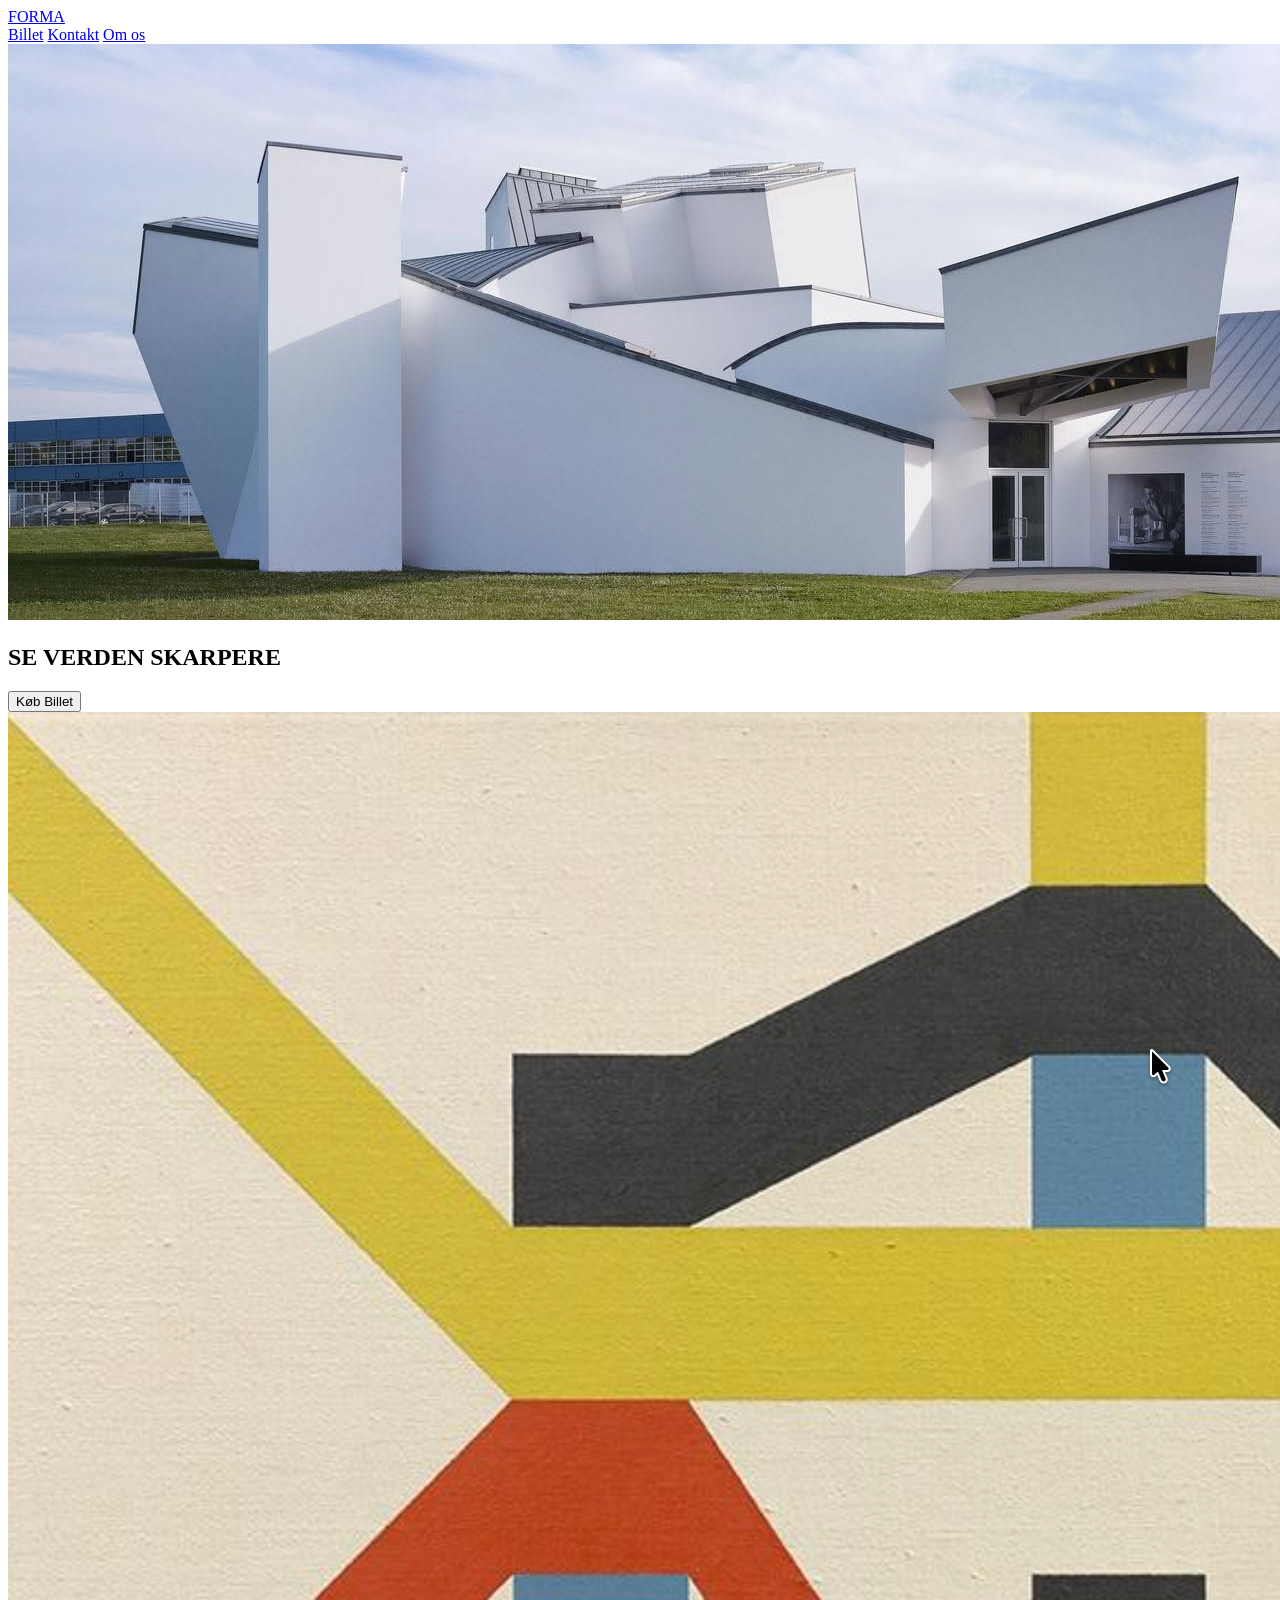
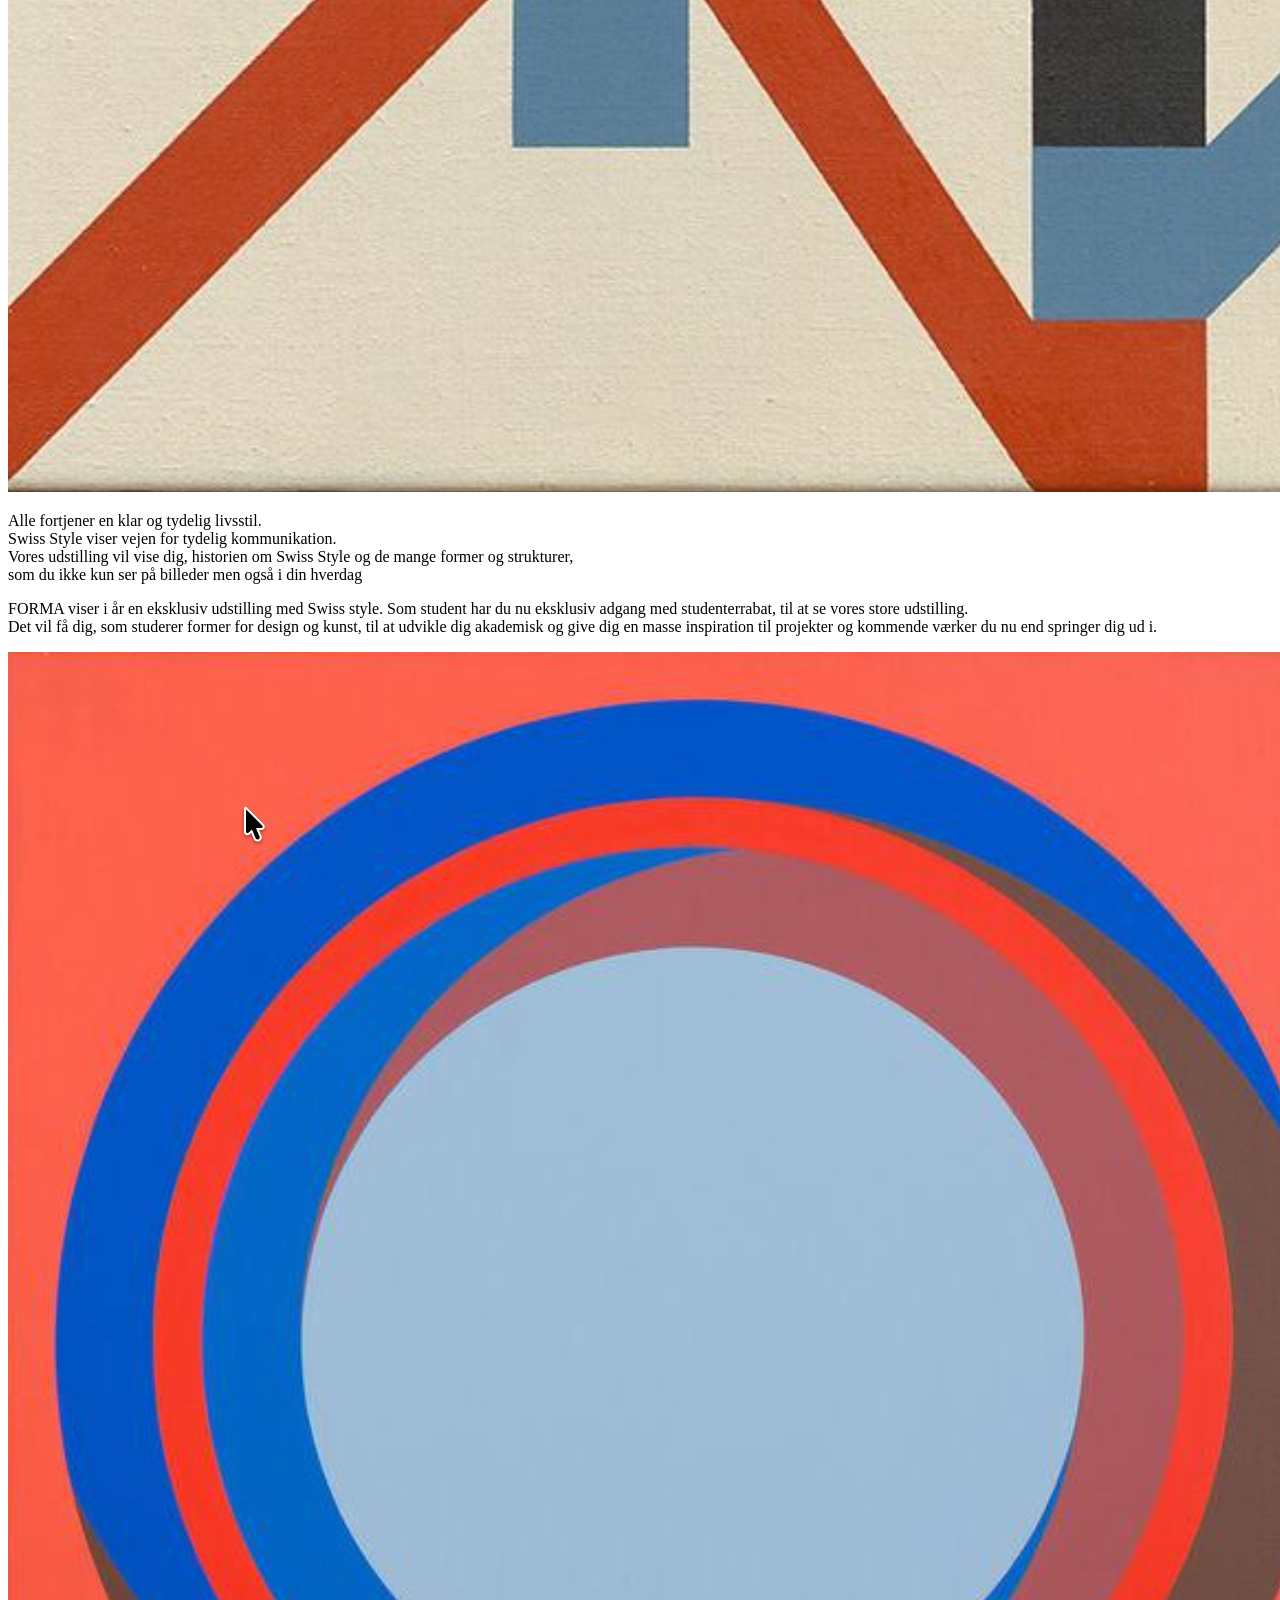
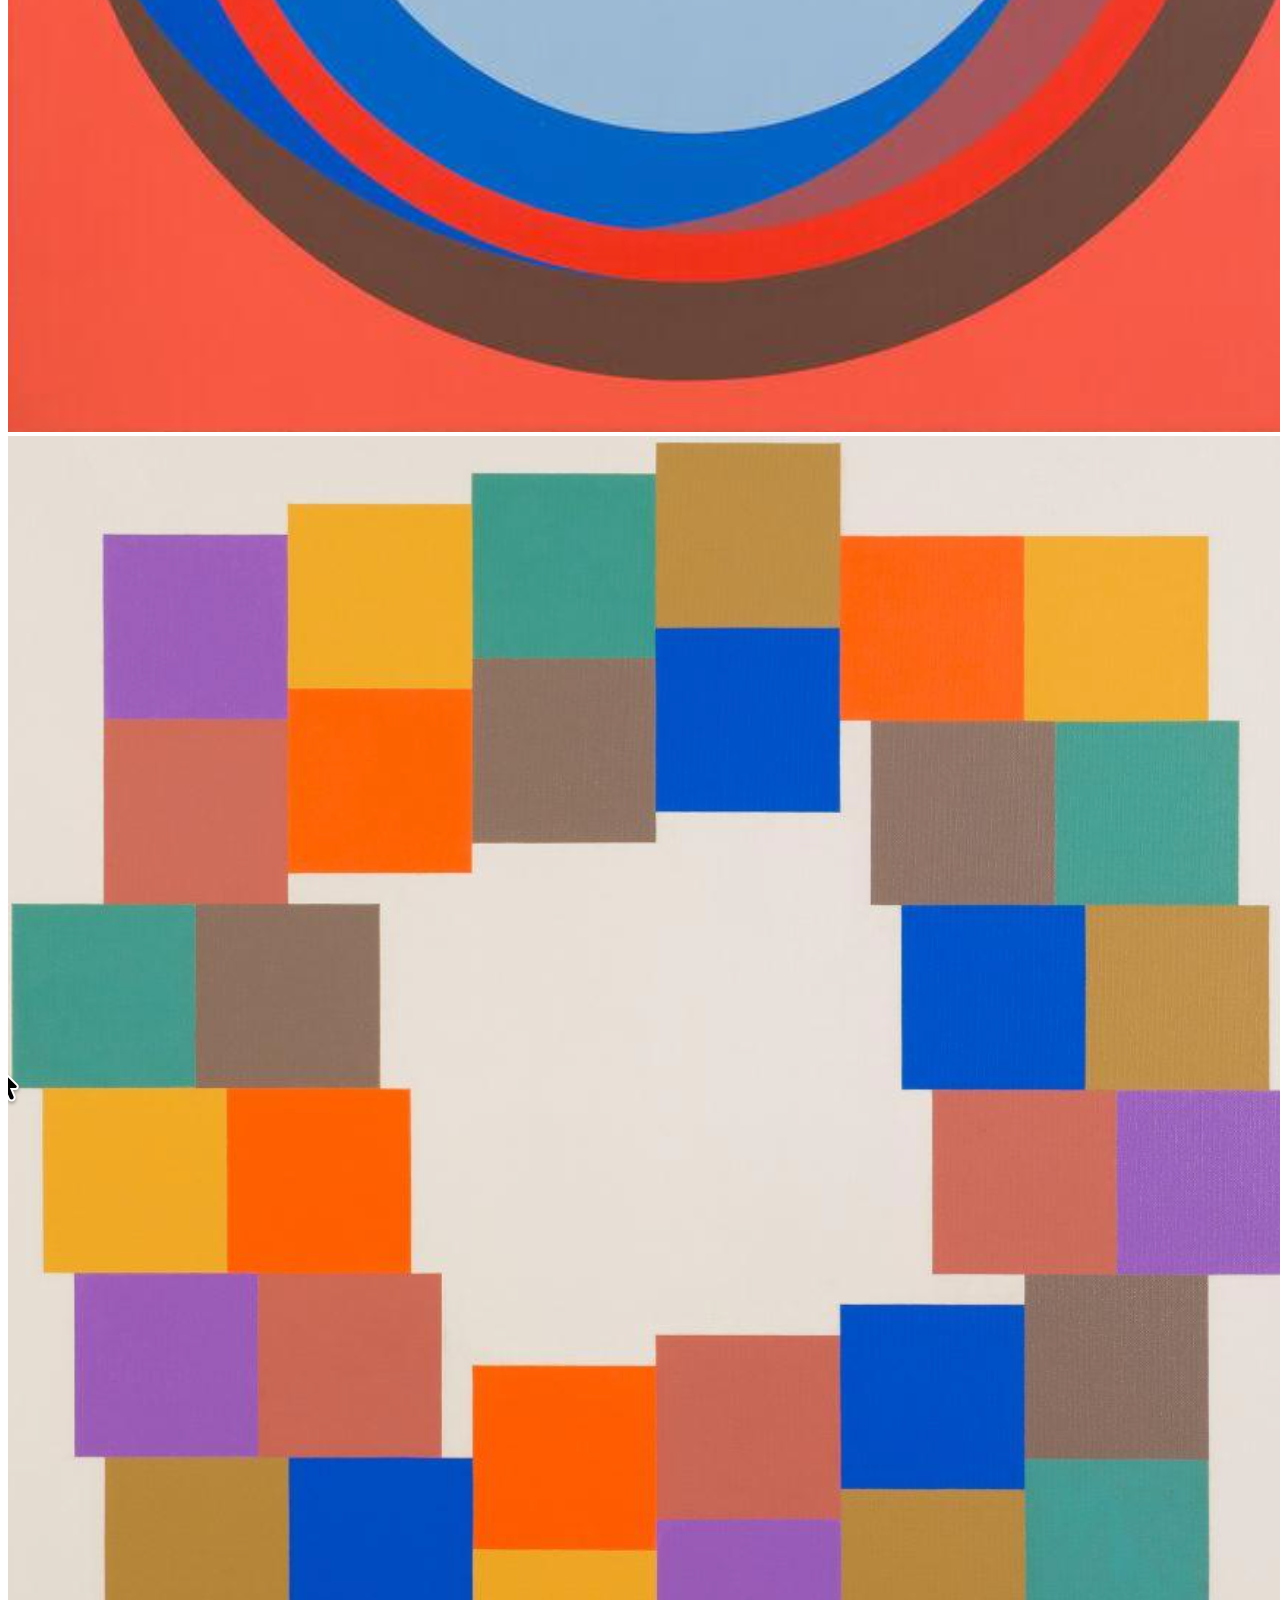
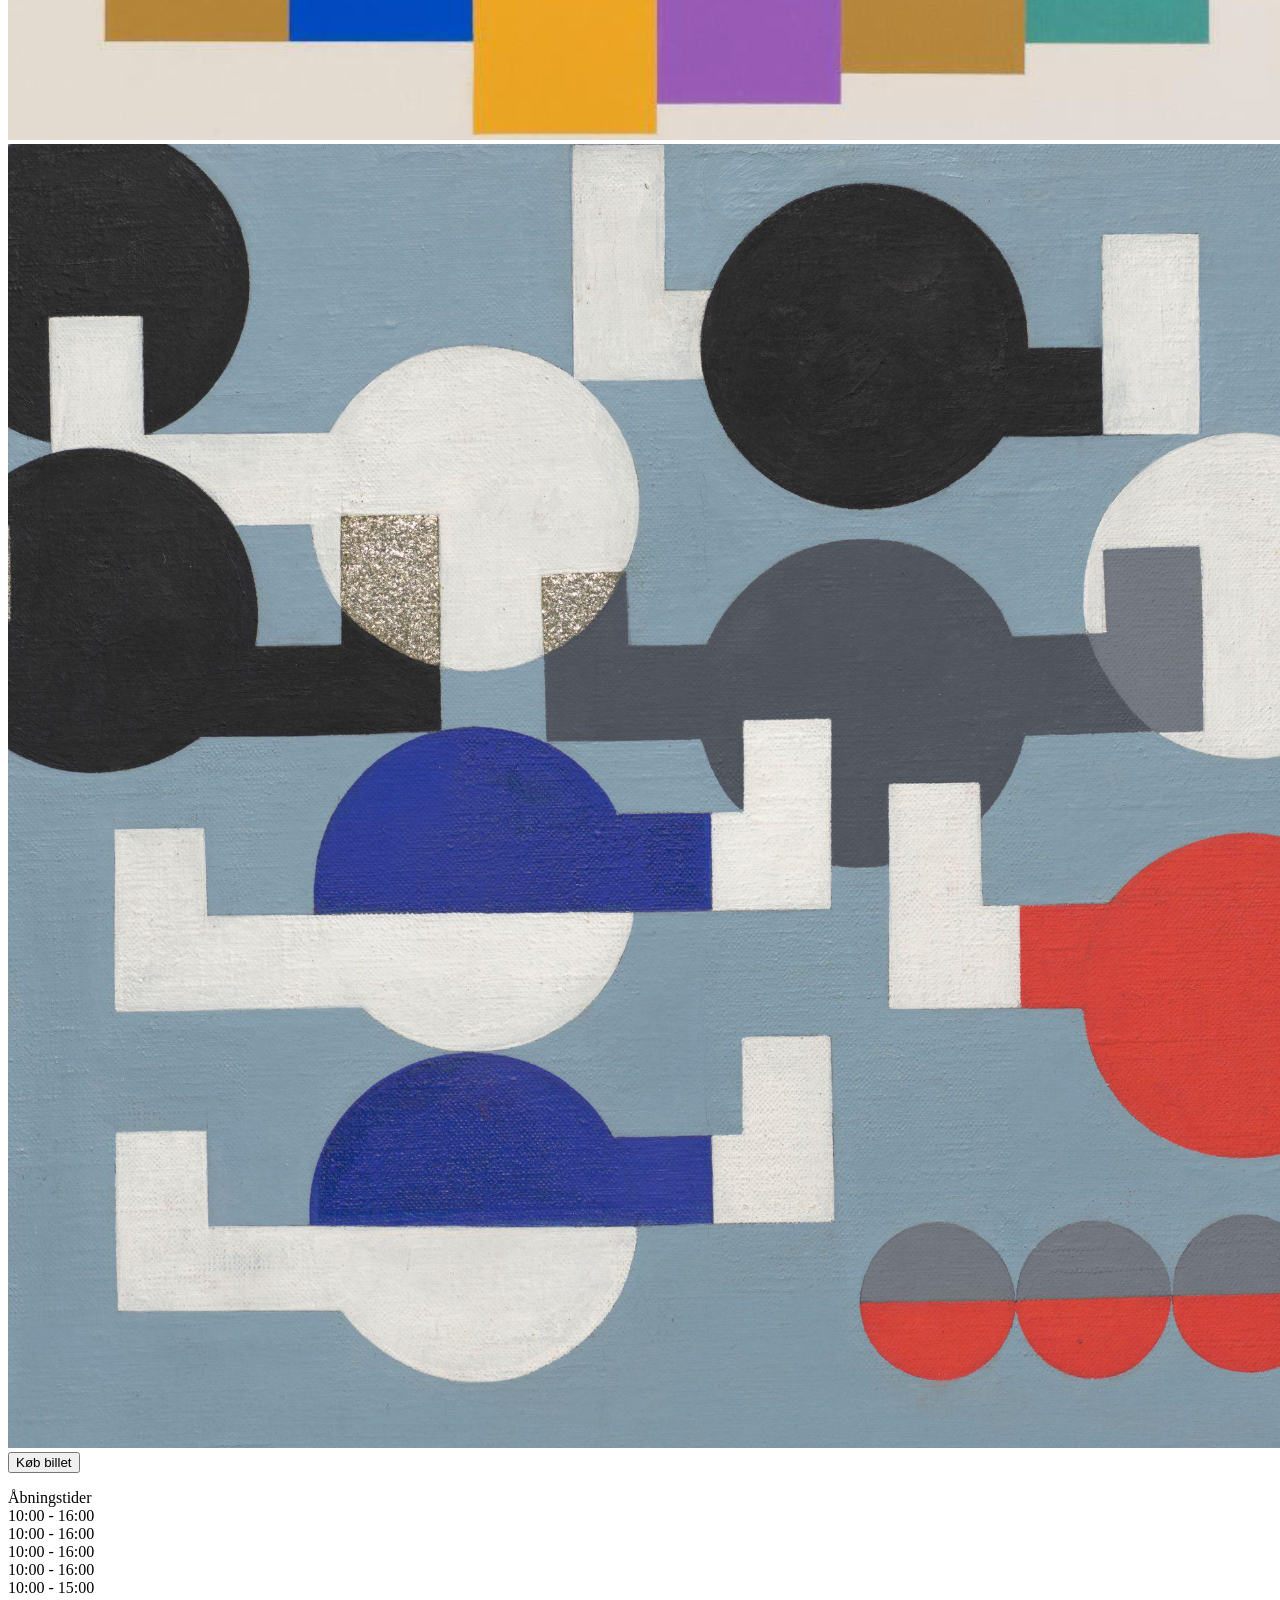
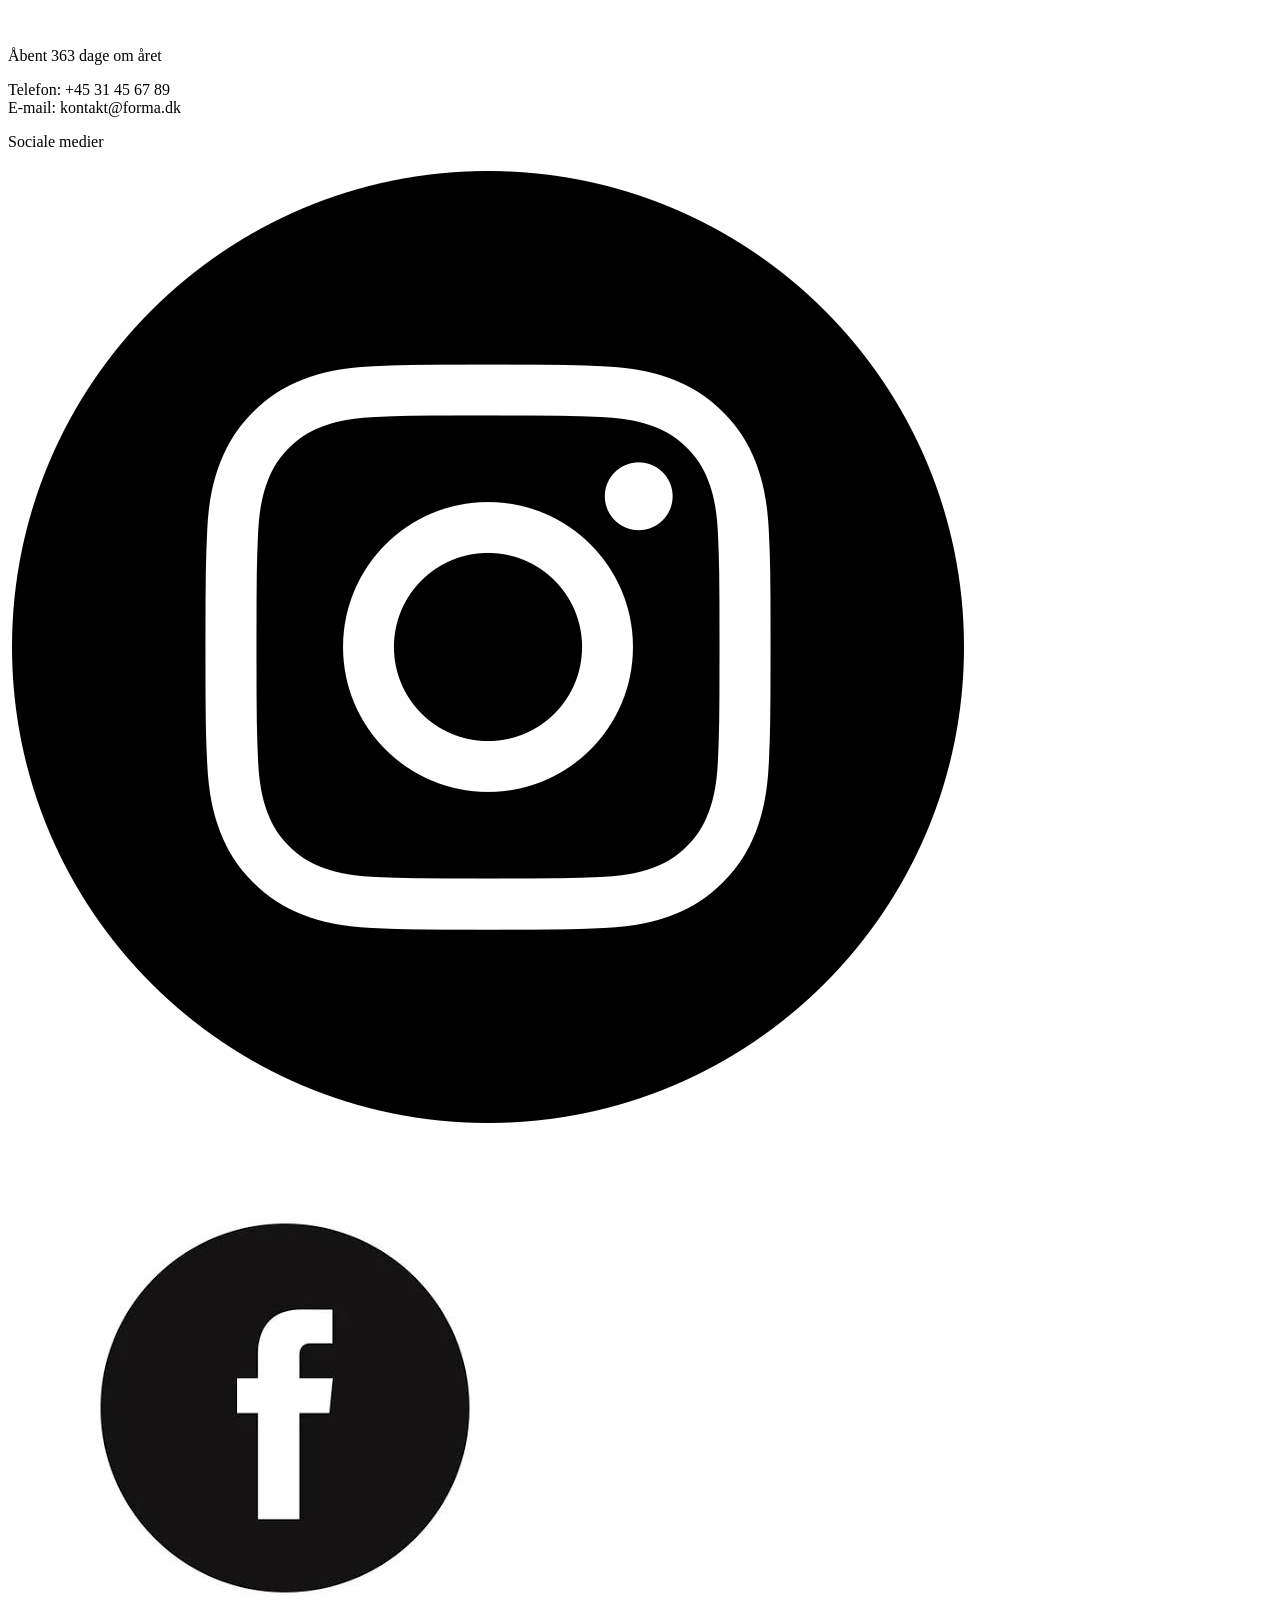
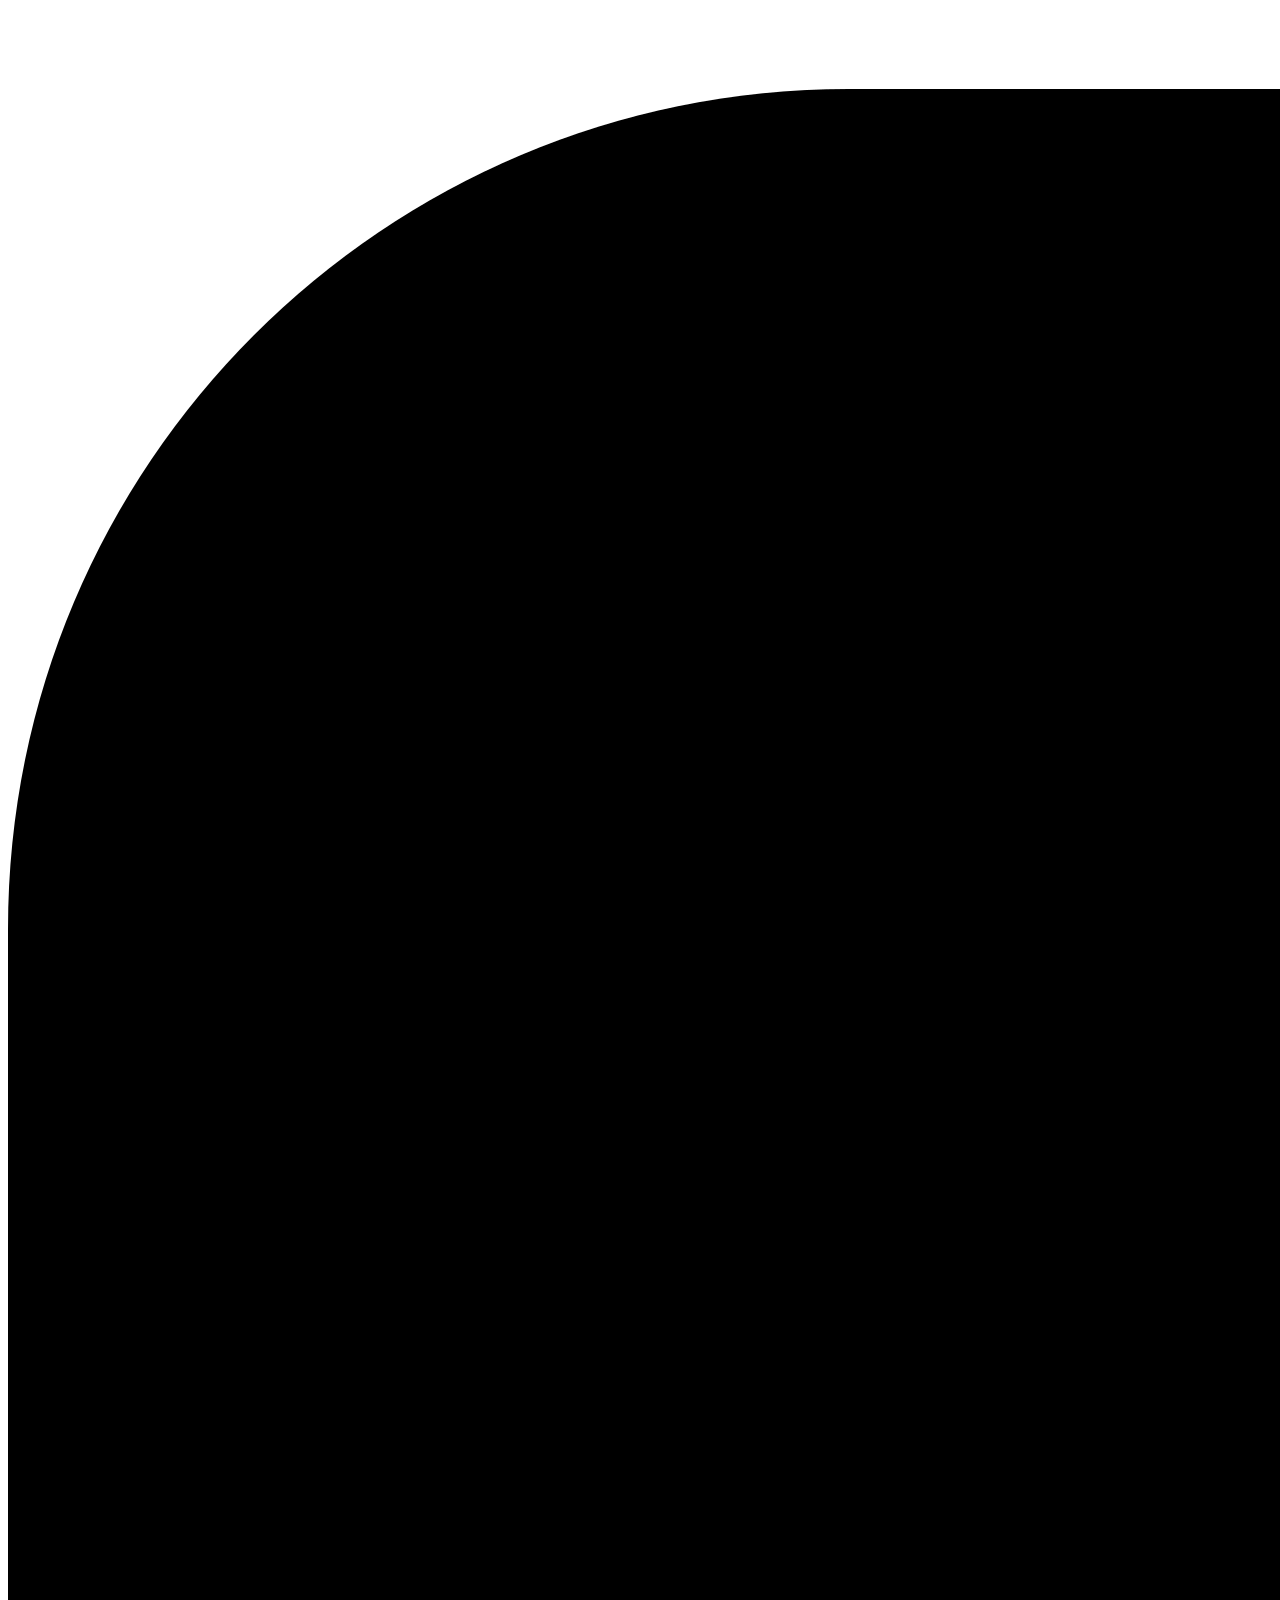
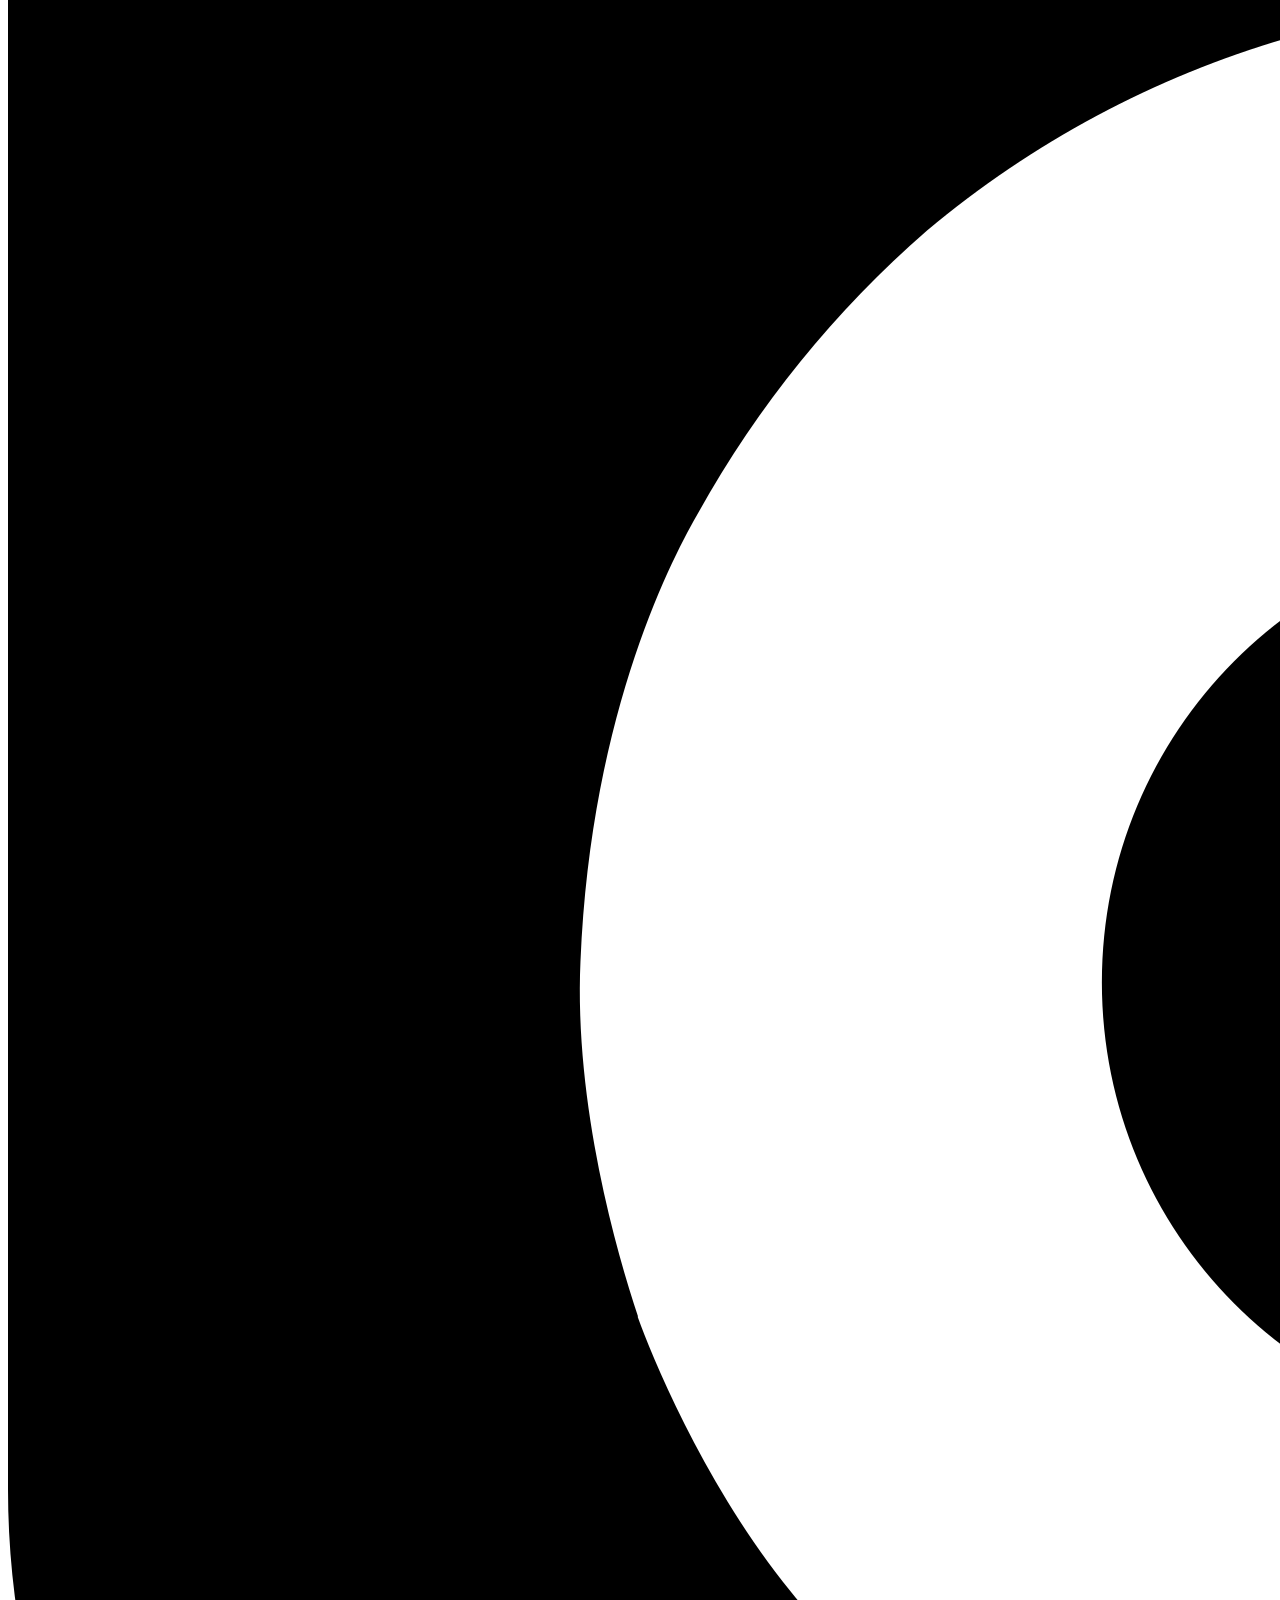
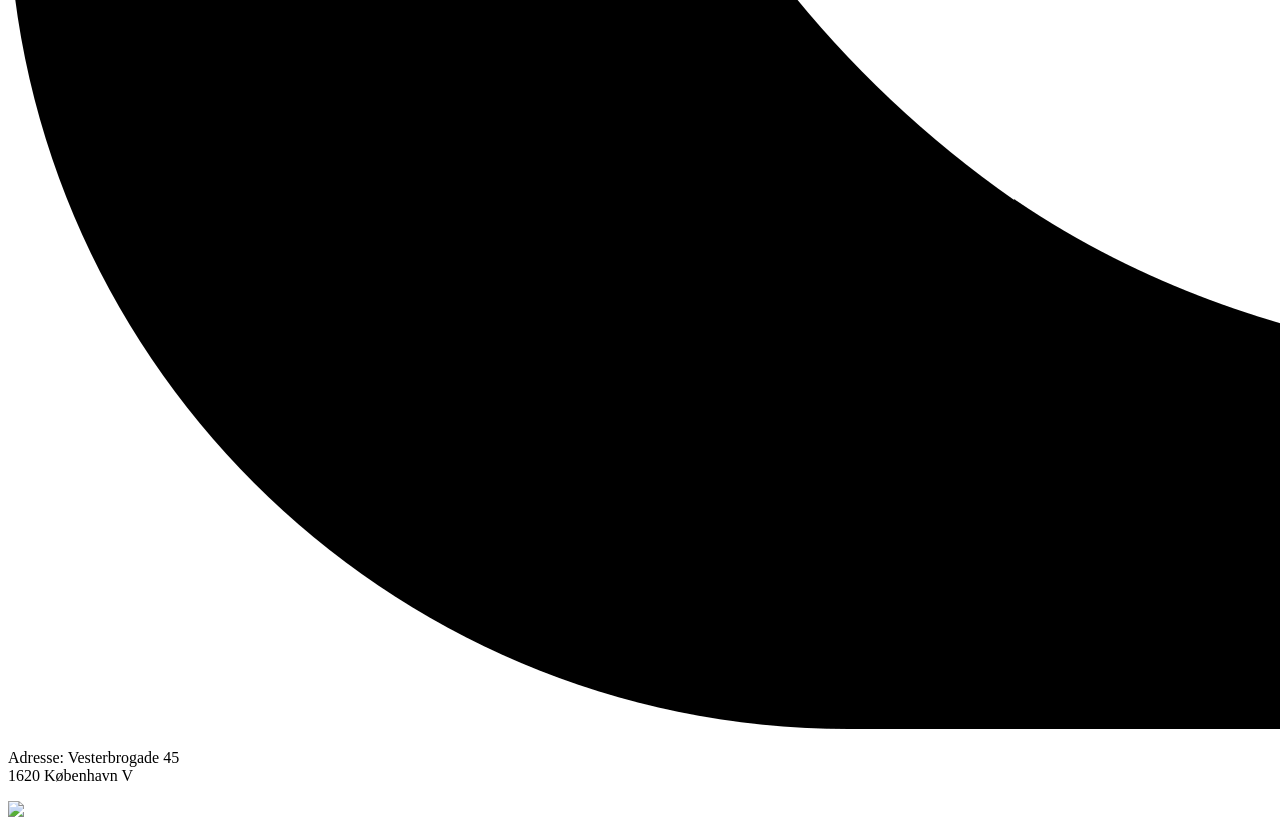
==== index.html @ 16dd8d8d "første commit" ====
<!DOCTYPE html>
<html lang="en">
<head>
    <meta charset="UTF-8">
    <title>Swiss Style</title>
</head>
<body>
<nav>
    <a href="#" id="logo">FORMA</a>
    <div class="nav-links">
    <a href="#">Billet</a>
    <a href="#">Kontakt</a>
    <a href="#">Om os</a>
    </div>
</nav>

<section>
    <img src="images/hero.jpg">
    <h1>SE VERDEN SKARPERE</h1>
</section>

<button>Køb Billet</button>

<section>
    <article>
        <img src="images/billede1.%2012.44.27.png">
        <p>Alle fortjener en klar og tydelig livsstil. <br>
            Swiss Style viser vejen for tydelig kommunikation.<br>
        Vores udstilling vil vise dig, historien om Swiss Style og de mange former og strukturer,<br>
            som du ikke kun ser på billeder men også i din hverdag</p>
    </article>

</section>

<section>
    <article>
        <p>FORMA viser i år en eksklusiv udstilling med
            Swiss style. Som student har du nu eksklusiv
            adgang med studenterrabat, til at se vores
            store udstilling.<br>

            Det vil få dig, som studerer former for design og
            kunst, til at udvikle dig akademisk og give dig
            en masse inspiration til projekter og kommende
            værker du nu end springer dig ud i.</p>

        <img src="images/billede2.%2012.43.36.png">

    </article>
</section>

<section>
    <article>
        <img src="images/billede3.%2012.52.58.png">
        <img src="images/billede4.%2012.54.16.png">
        <button>Køb billet</button>
        <p>Åbningstider<br>
            10:00 - 16:00<br>
            10:00 - 16:00<br>
            10:00 - 16:00<br>
            10:00 - 16:00<br>
            10:00 - 15:00</p><br>
        <p>Åbent 363 dage
            om året</p>
    </article>
</section>

<footer>
    <p>Telefon: +45 31 45 67 89 <br>

        E-mail: kontakt@forma.dk
    </p>

    <p>Sociale medier</p>
    <div class="nav-links">
        <a href="#"> <img src="images/instagram.webp"></a>
        <a href="#"> <img src="images/facebook.jpeg"></a>
        <a href="#"> <img src="images/Tiktok_icon.svg.webp"></a>
    </div>

    <p>Adresse: Vesterbrogade 45<br>
        1620 København V</p>
    <img src="images">
</footer>
</body>
</html>
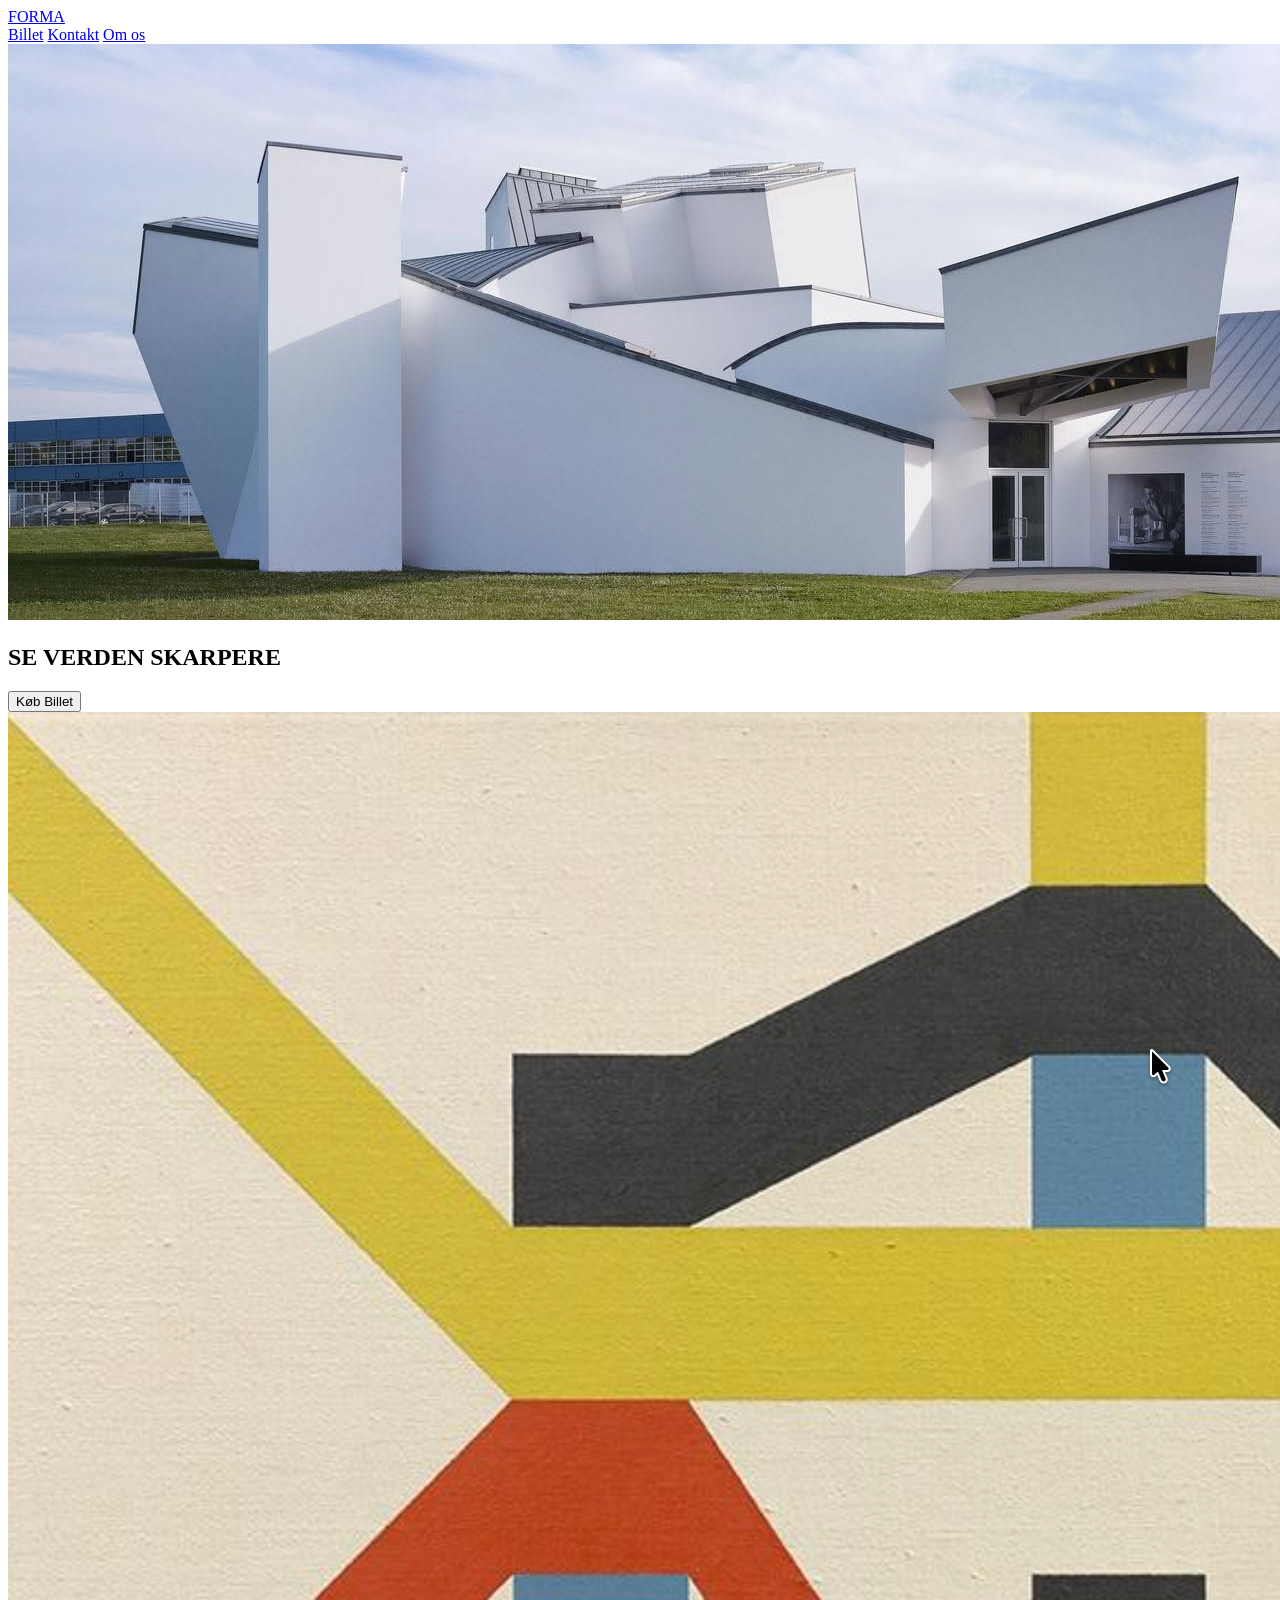
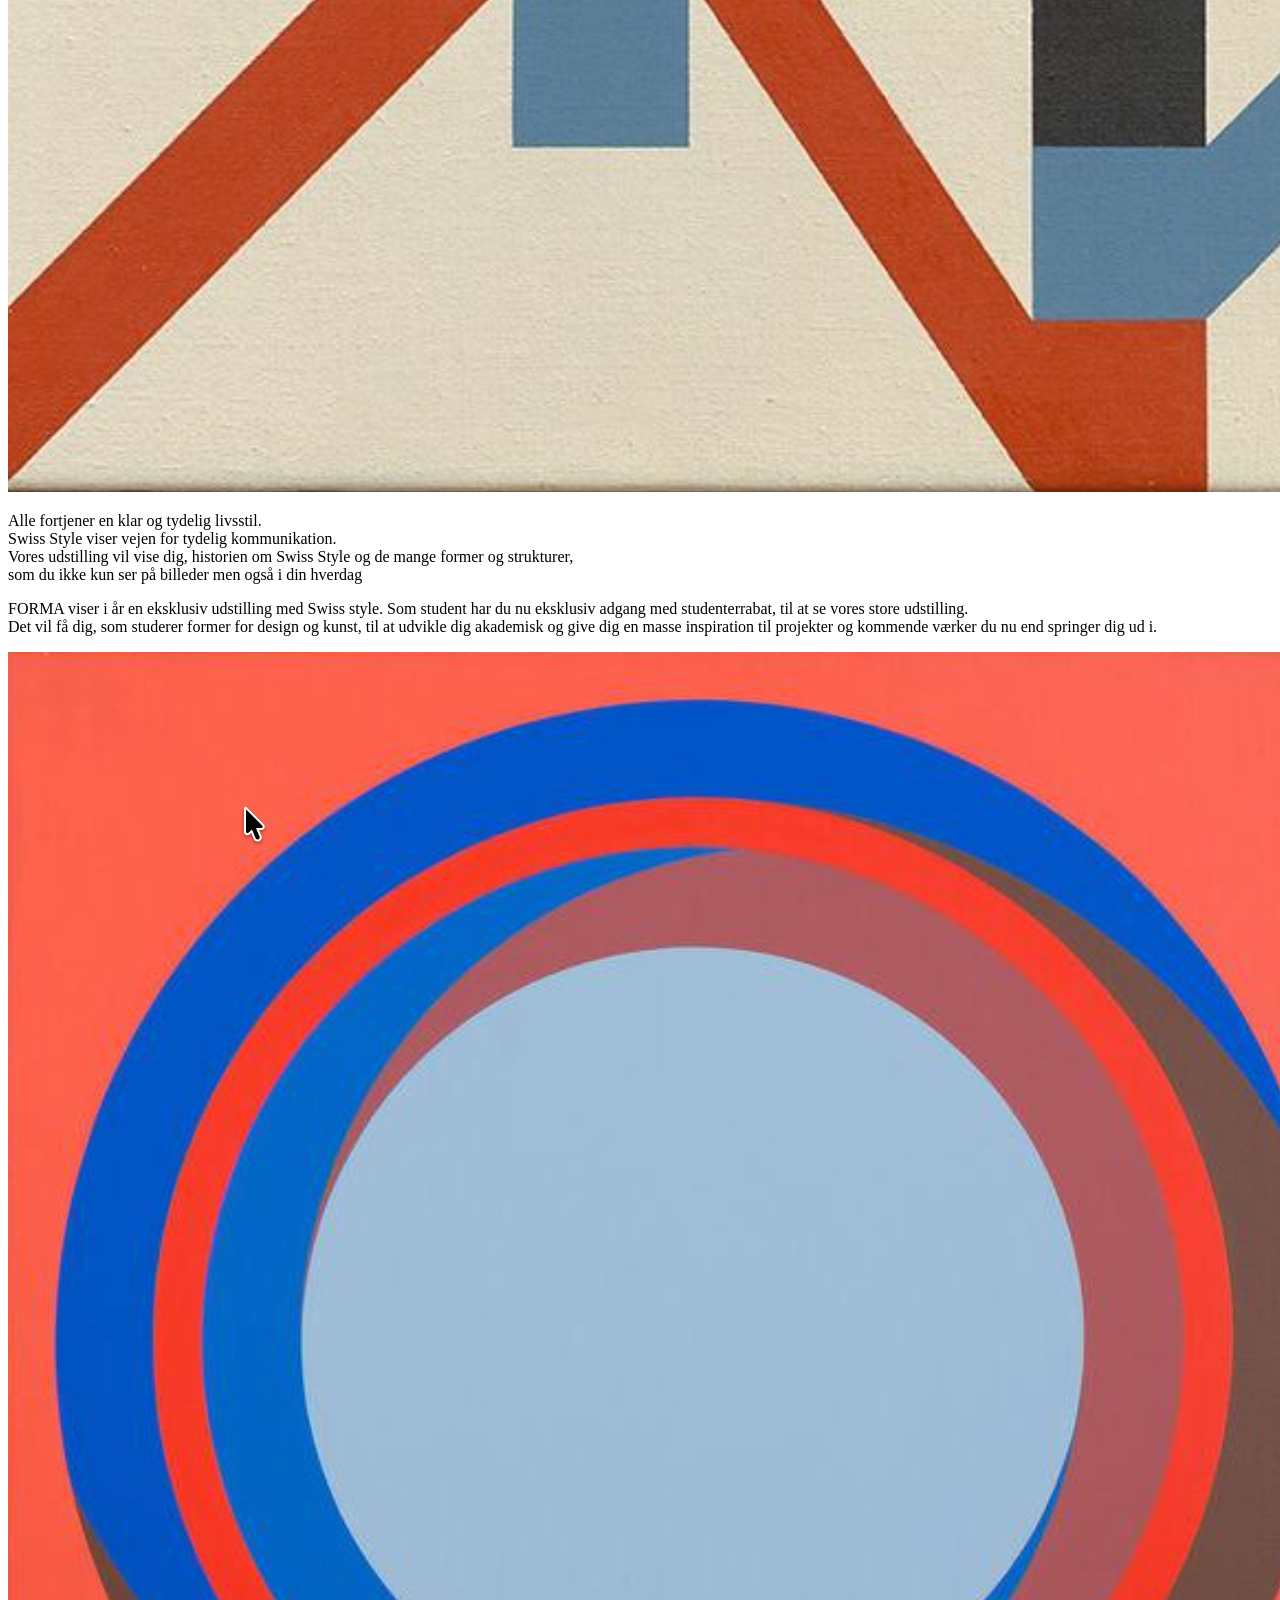
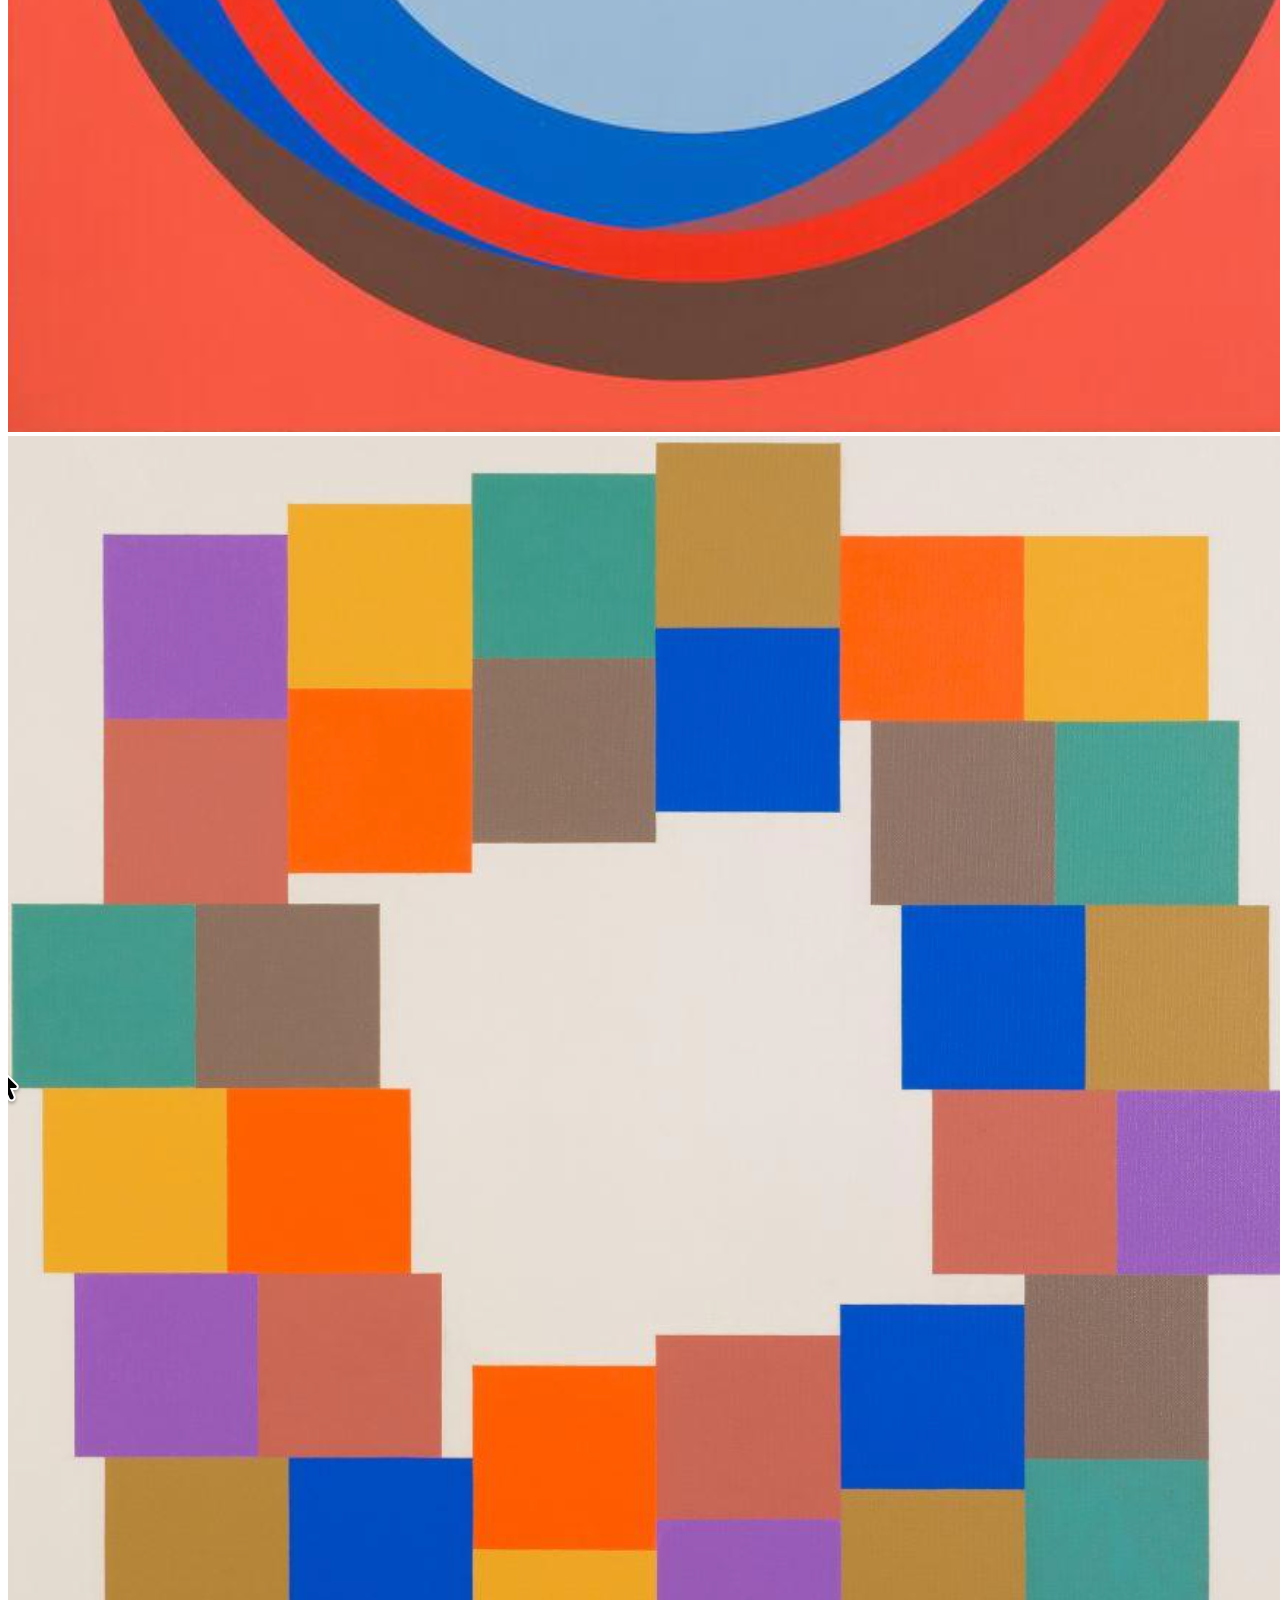
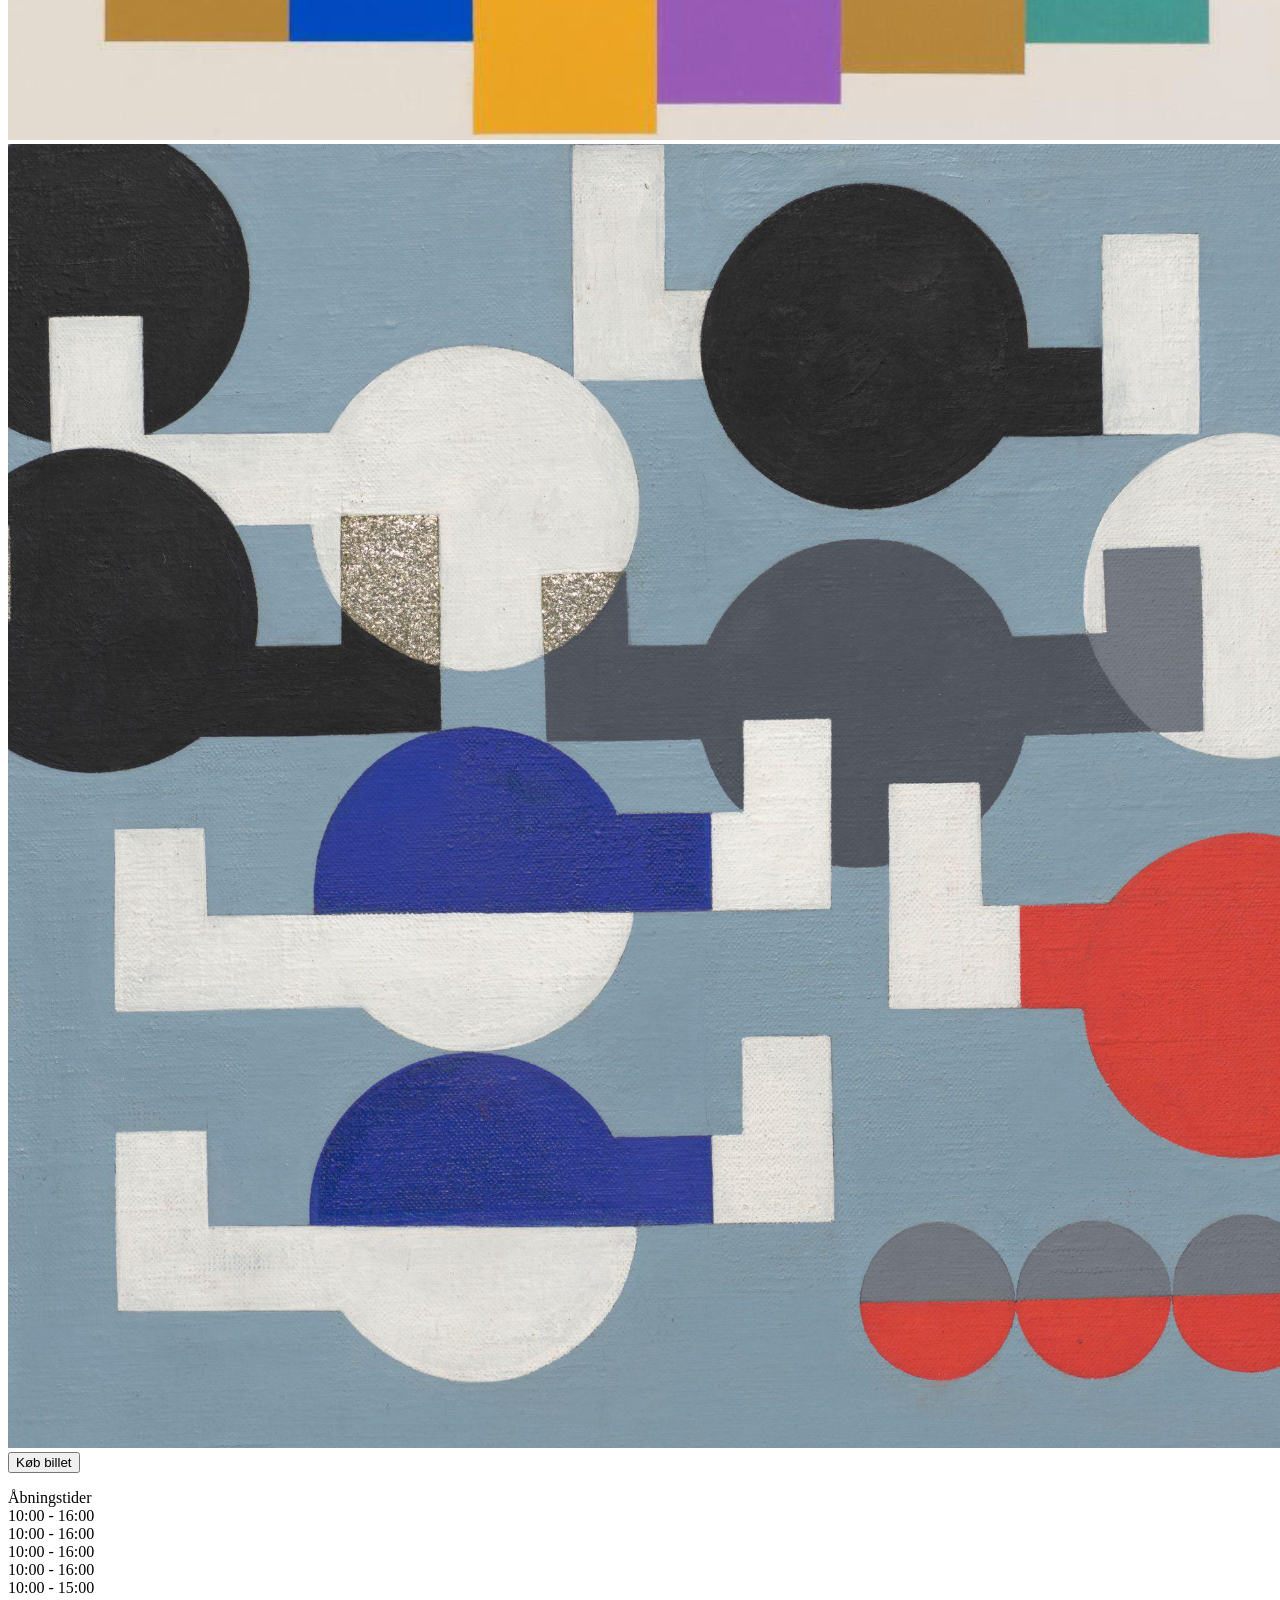
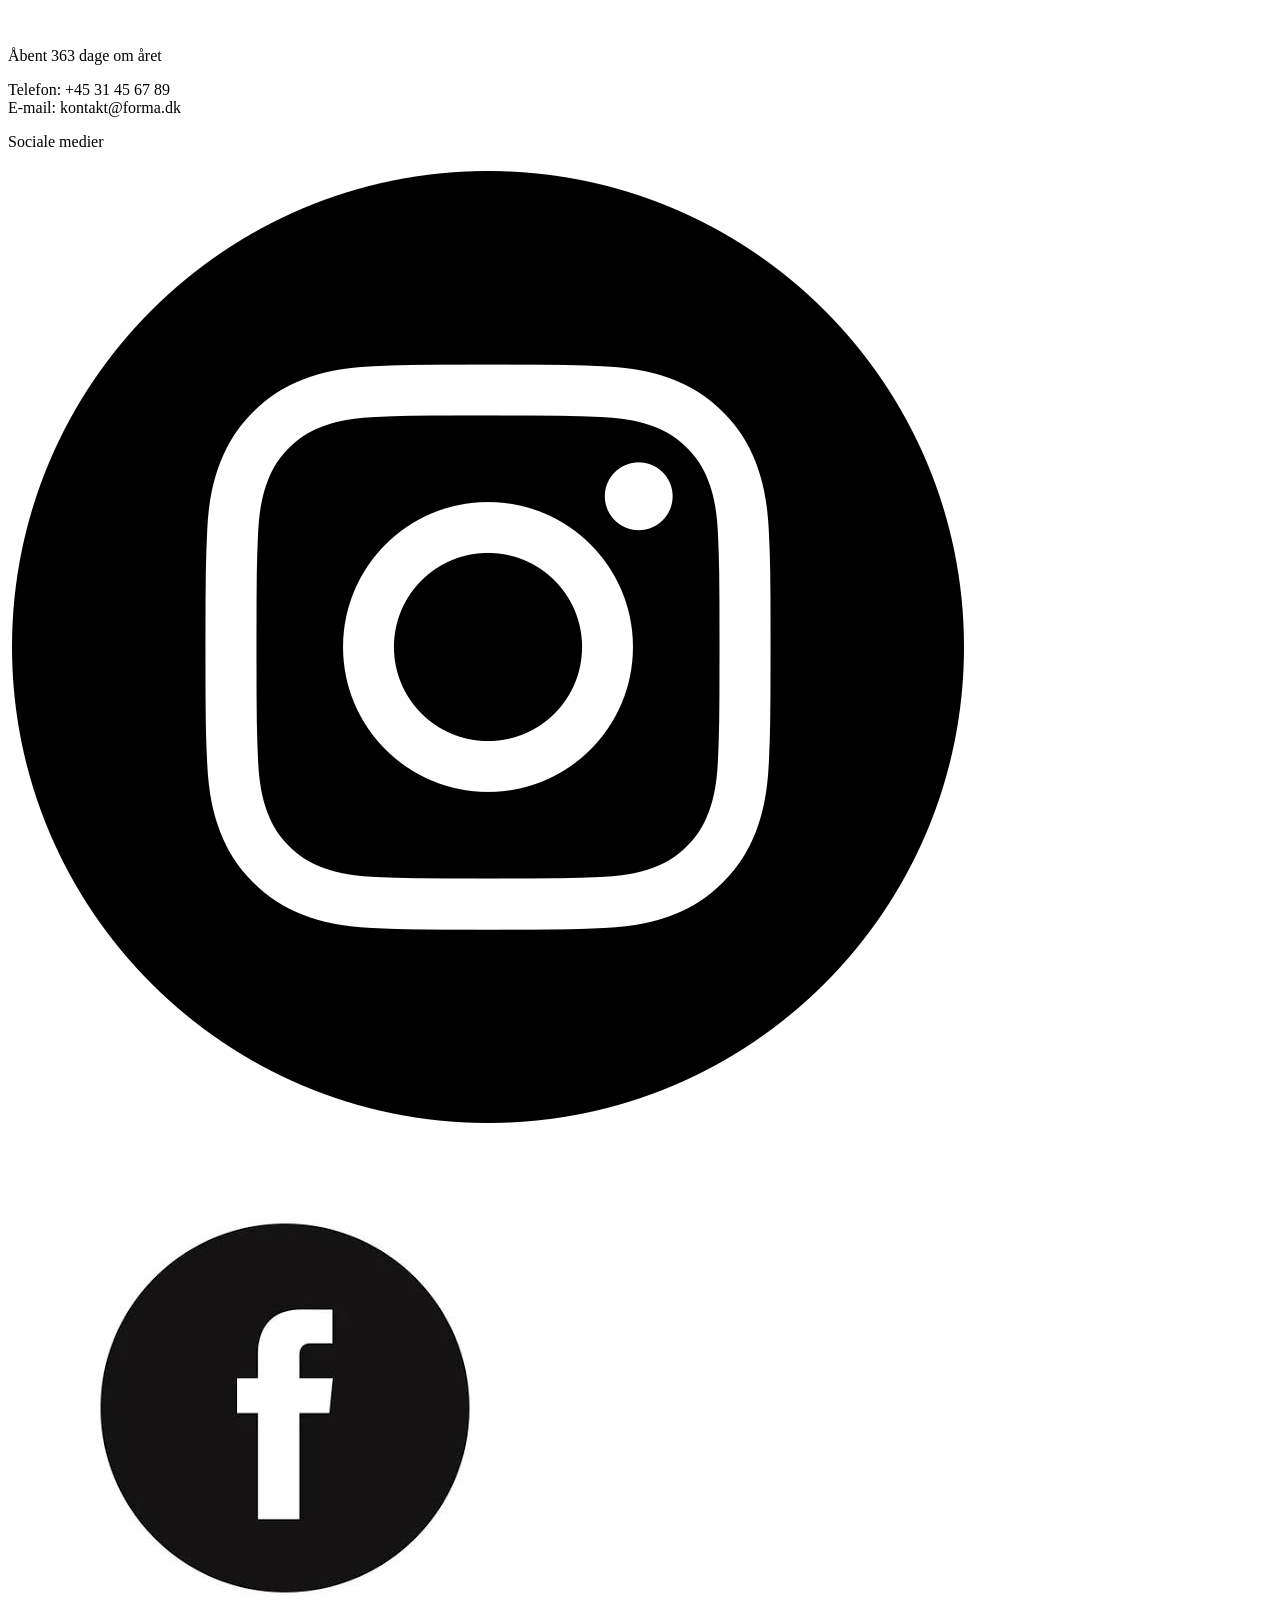
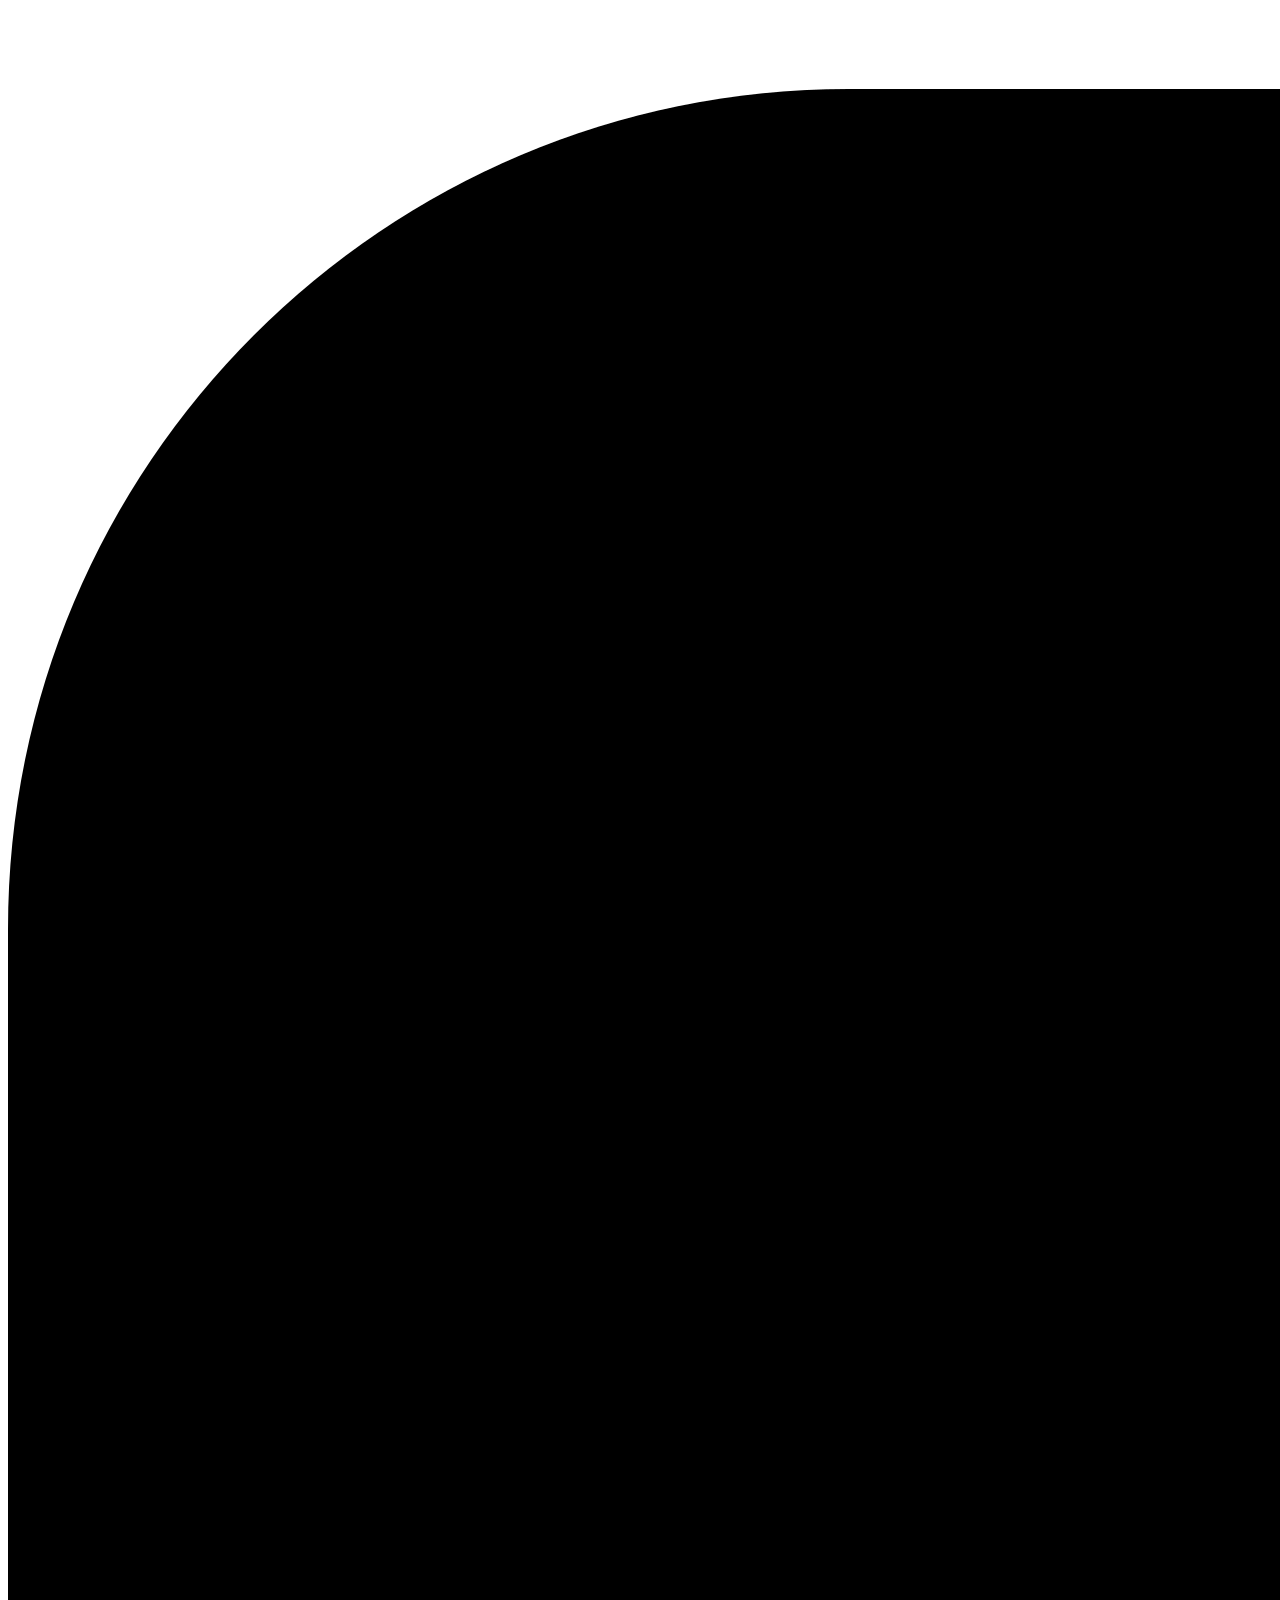
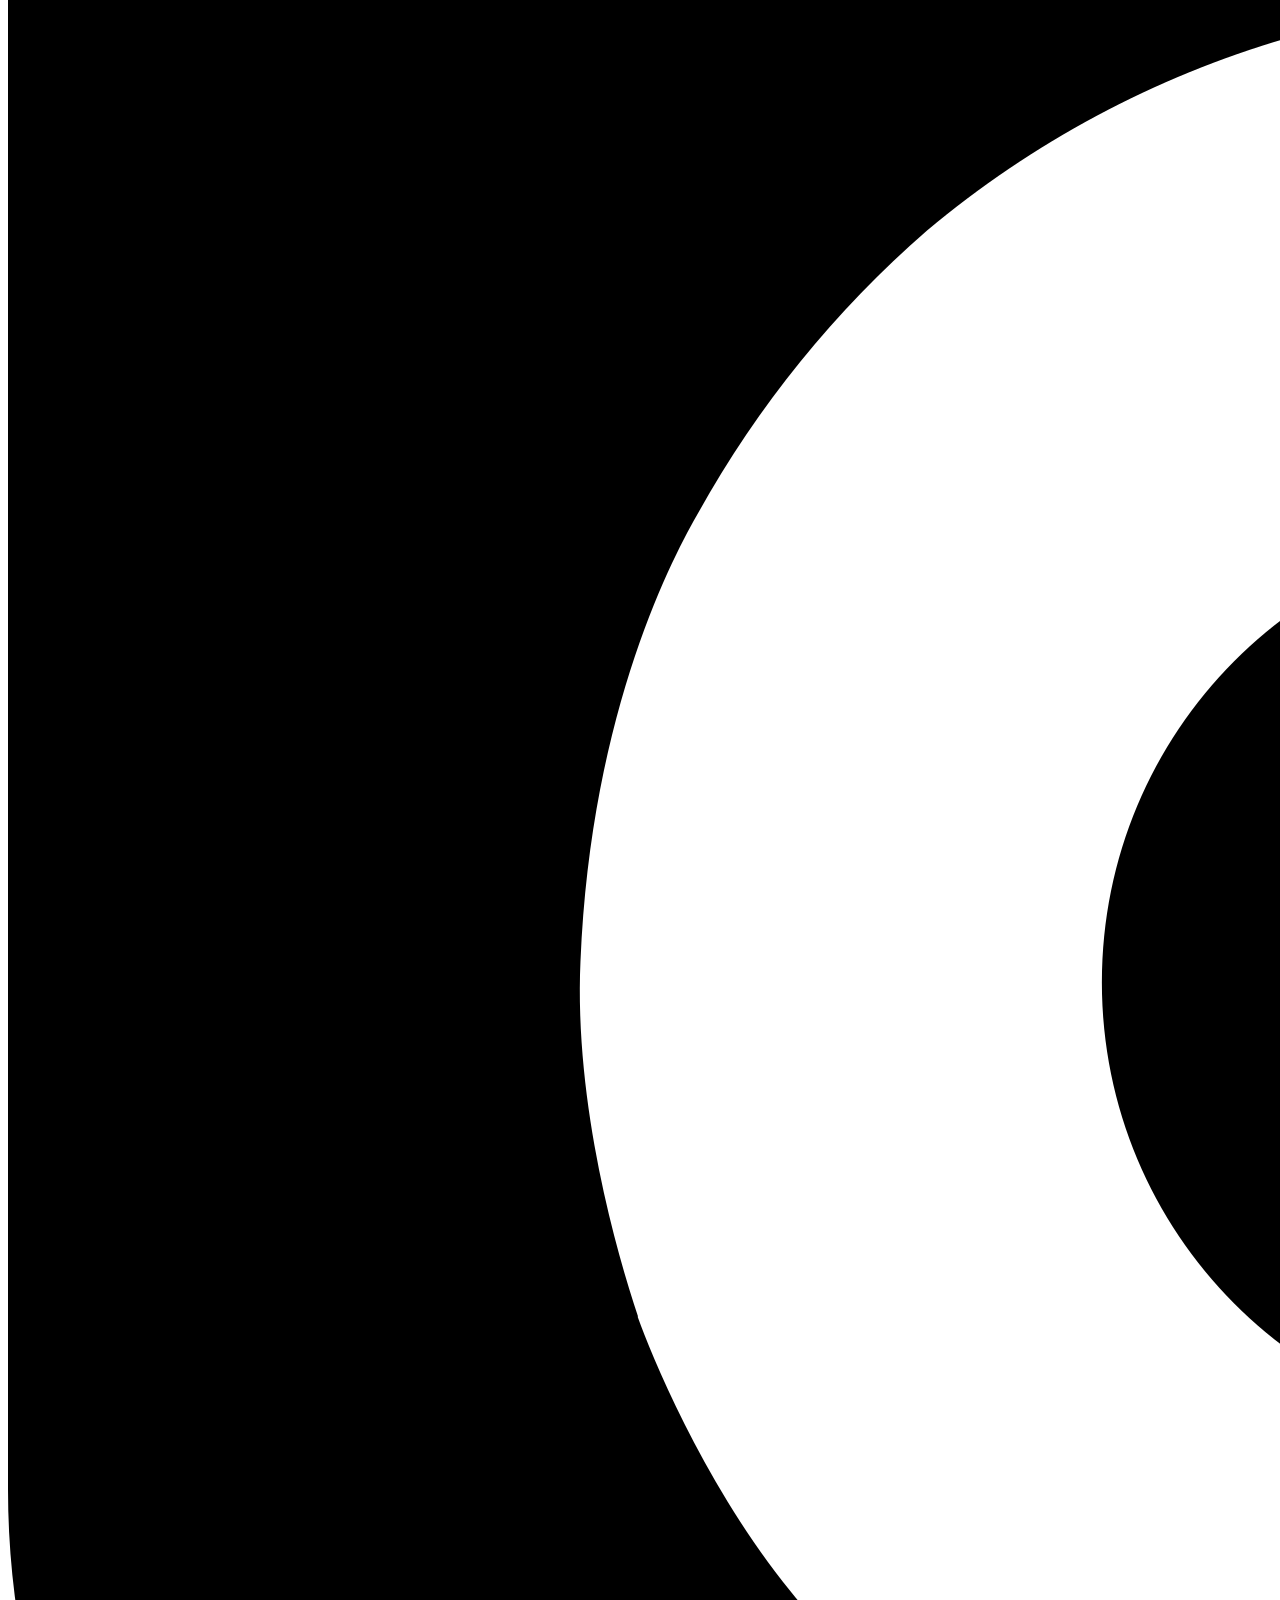
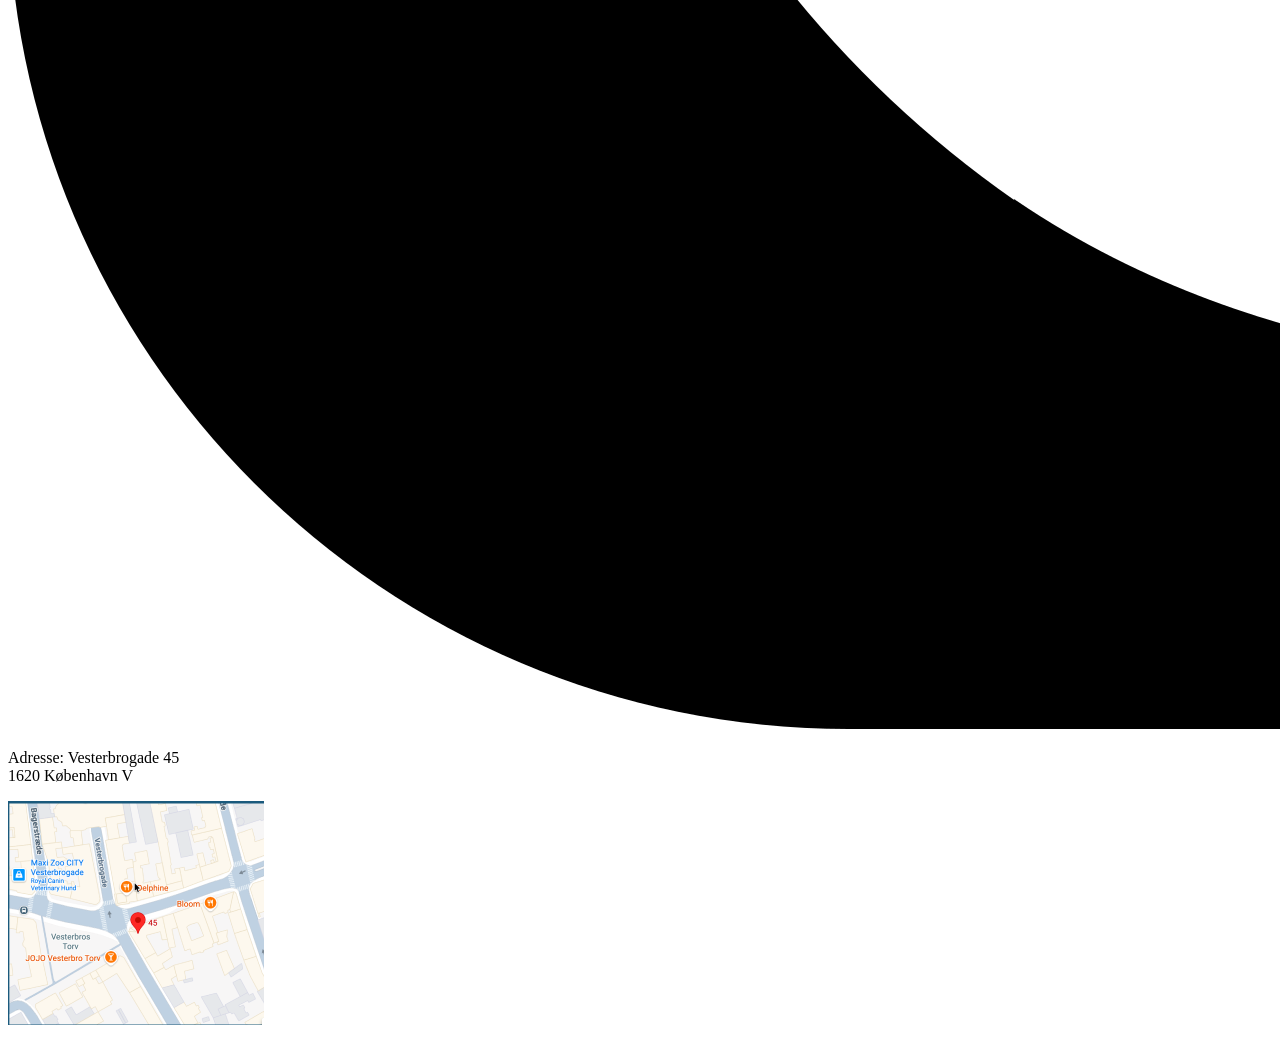
==== commit abaf2f07: "alt attributter tilføjet" ====
--- a/index.html
+++ b/index.html
@@ -15,7 +15,7 @@
 </nav>
 
 <section>
-    <img src="images/hero.jpg">
+    <img src="images/hero.jpg" alt="hero">
     <h1>SE VERDEN SKARPERE</h1>
 </section>
 
@@ -23,7 +23,7 @@
 
 <section>
     <article>
-        <img src="images/billede1.%2012.44.27.png">
+        <img src="images/billede1.%2012.44.27.png" alt="billede1">
         <p>Alle fortjener en klar og tydelig livsstil. <br>
             Swiss Style viser vejen for tydelig kommunikation.<br>
         Vores udstilling vil vise dig, historien om Swiss Style og de mange former og strukturer,<br>
@@ -44,15 +44,15 @@
             en masse inspiration til projekter og kommende
             værker du nu end springer dig ud i.</p>
 
-        <img src="images/billede2.%2012.43.36.png">
+        <img src="images/billede2.%2012.43.36.png" alt="billede2">
 
     </article>
 </section>
 
 <section>
     <article>
-        <img src="images/billede3.%2012.52.58.png">
-        <img src="images/billede4.%2012.54.16.png">
+        <img src="images/billede3.%2012.52.58.png" alt="billede3">
+        <img src="images/billede4.%2012.54.16.png" alt="billede3">
         <button>Køb billet</button>
         <p>Åbningstider<br>
             10:00 - 16:00<br>
@@ -80,7 +80,7 @@
 
     <p>Adresse: Vesterbrogade 45<br>
         1620 København V</p>
-    <img src="images">
+    <img src="images/kort.%2013.46.35.png" alt="kort">
 </footer>
 </body>
 </html>
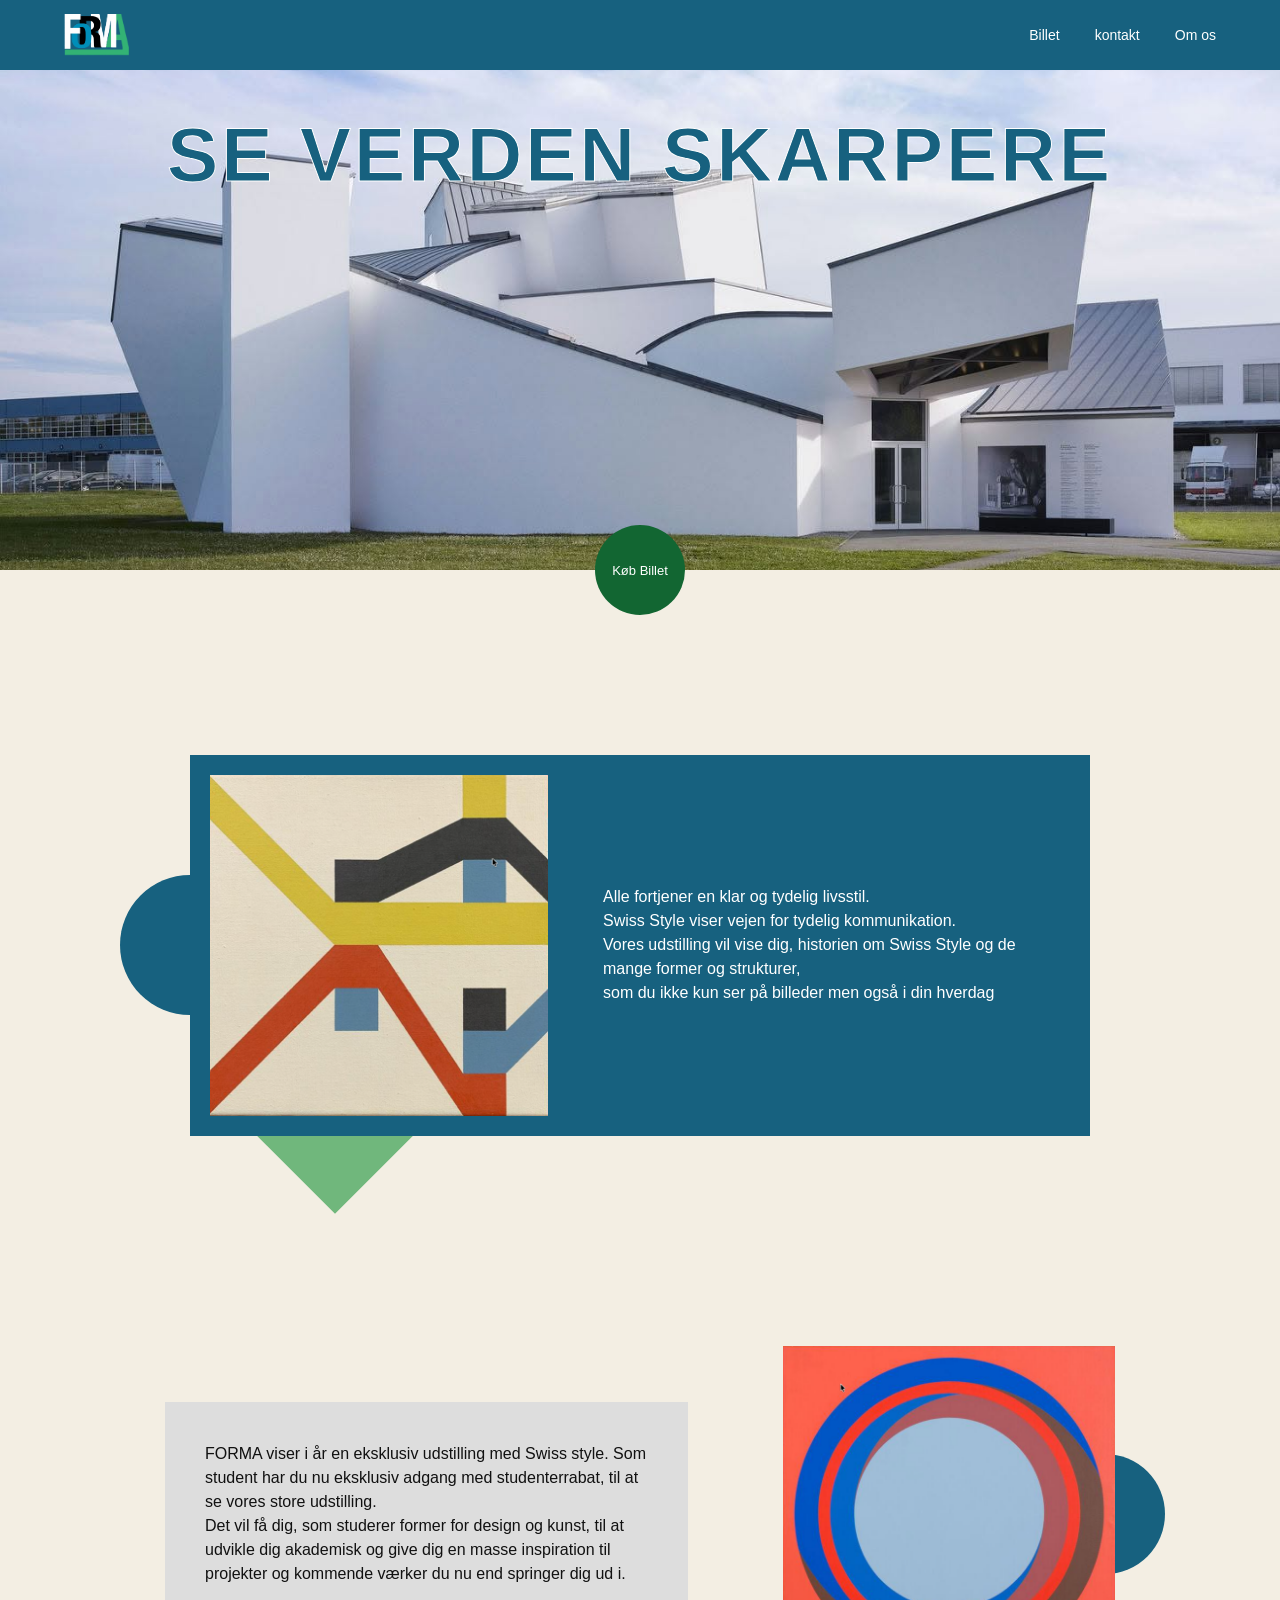
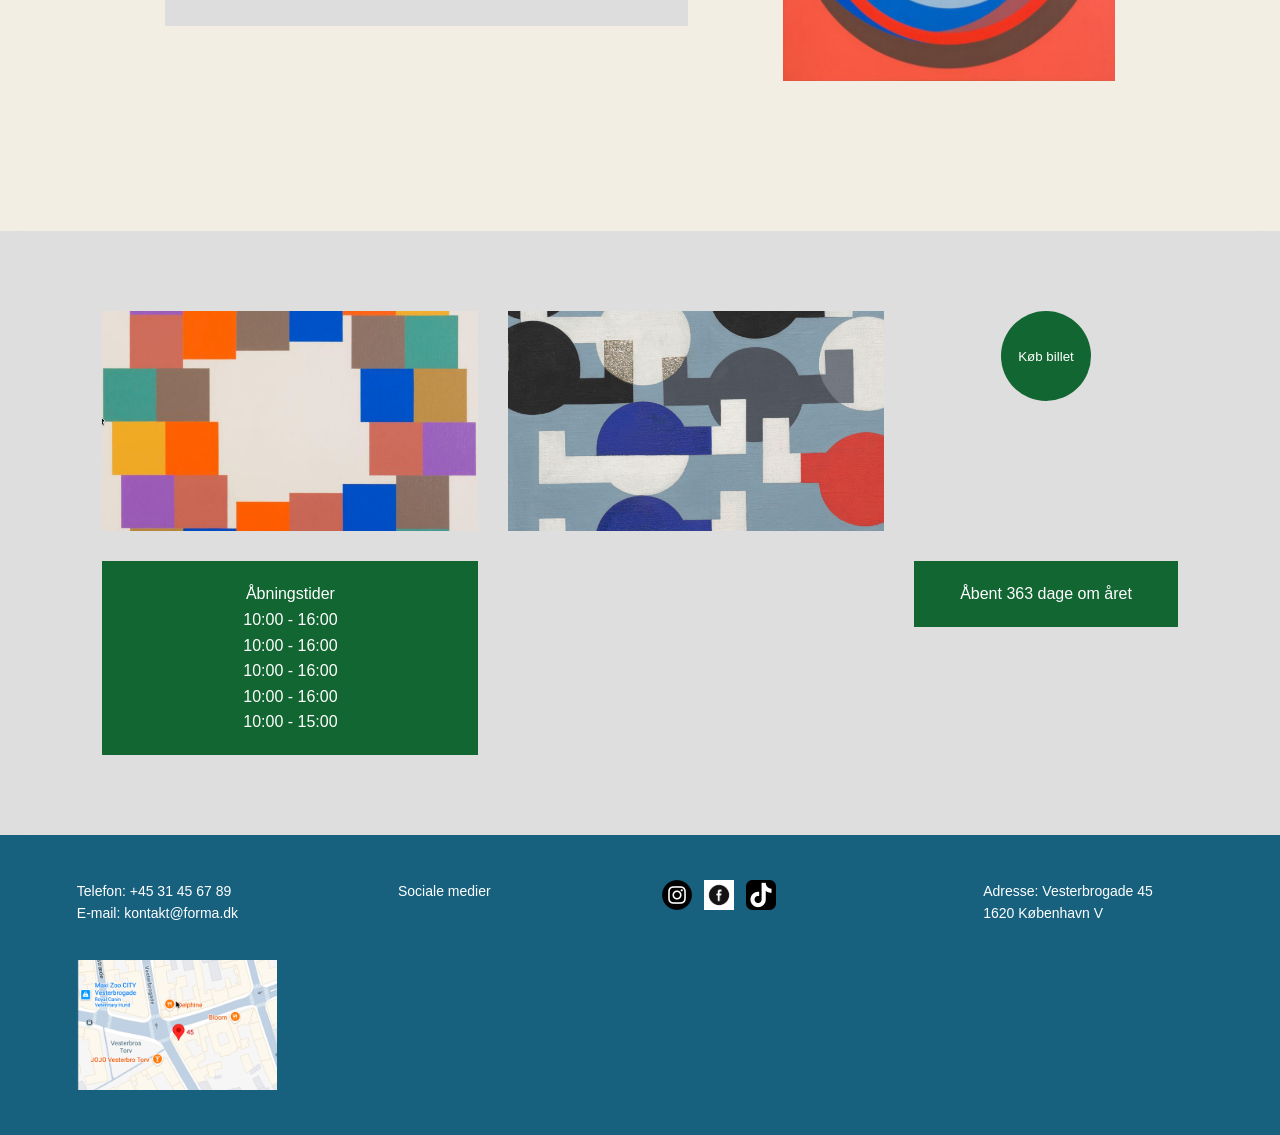
==== commit 76f89ddc: "retttelse i alle filer commit" ====
--- a/index.html
+++ b/index.html
@@ -3,14 +3,18 @@
 <head>
     <meta charset="UTF-8">
     <title>Swiss Style</title>
+    <link rel="stylesheet" href="css/style.css">
+
 </head>
 <body>
 <nav>
-    <a href="#" id="logo">FORMA</a>
+    <a href="#" id="logo">
+        <img src="images/logo.png" alt="forma logo">
+    </a>
     <div class="nav-links">
-    <a href="#">Billet</a>
-    <a href="#">Kontakt</a>
-    <a href="#">Om os</a>
+    <a href="billet.html">Billet</a>
+    <a href="kontakt.html">kontakt</a>
+    <a href="omos.html">Om os</a>
     </div>
 </nav>
 
@@ -73,9 +77,9 @@
 
     <p>Sociale medier</p>
     <div class="nav-links">
-        <a href="#"> <img src="images/instagram.webp"></a>
-        <a href="#"> <img src="images/facebook.jpeg"></a>
-        <a href="#"> <img src="images/Tiktok_icon.svg.webp"></a>
+        <a href="#"> <img src="images/instagram.webp" alt="instagram"></a>
+        <a href="#"> <img src="images/facebook.jpeg" alt="facebook"></a>
+        <a href="#"> <img src="images/Tiktok_icon.svg.webp" alt="tiktok"></a>
     </div>
 
     <p>Adresse: Vesterbrogade 45<br>
--- a/css/style.css
+++ b/css/style.css
@@ -0,0 +1,607 @@
+/* =========================================
+   GENERELT
+========================================= */
+
+* {
+    box-sizing: border-box;
+}
+
+html {
+    scroll-behavior: smooth;
+}
+
+body {
+    margin: 0;
+    font-family: Arial, Helvetica, sans-serif;
+    background-color: #f3eee3;
+    color: #111111;
+}
+
+img {
+    display: block;
+    max-width: 100%;
+}
+
+
+/* =========================================
+   NAVIGATION
+========================================= */
+
+nav {
+    width: 100%;
+    height: 70px;
+
+    background-color: #17617f;
+
+    display: flex;
+    align-items: center;
+    justify-content: space-between;
+
+    padding: 0 5%;
+}
+
+
+/* Logo */
+
+#logo {
+    display: block;
+}
+
+#logo img {
+    width: 65px;
+    height: auto;
+}
+
+
+/* Navigation links */
+
+nav .nav-links {
+    display: flex;
+    align-items: center;
+    gap: 35px;
+}
+
+nav .nav-links a {
+    color: white;
+    text-decoration: none;
+
+    font-size: 14px;
+}
+
+nav .nav-links a:hover {
+    text-decoration: underline;
+}
+
+
+/* =========================================
+   HERO
+========================================= */
+
+section:first-of-type {
+    position: relative;
+
+    width: 100%;
+    padding: 0;
+}
+
+section:first-of-type > img {
+    width: 100%;
+    height: 500px;
+
+    object-fit: cover;
+}
+
+
+/* Overskrift oven på hero */
+
+h1 {
+    position: absolute;
+
+    top: 40px;
+    left: 50%;
+
+    transform: translateX(-50%);
+
+    width: 100%;
+
+    margin: 0;
+
+    text-align: center;
+
+    font-size: clamp(3rem, 6vw, 6rem);
+    font-weight: bold;
+
+    letter-spacing: 3px;
+
+    color: #17617f;
+
+    -webkit-text-stroke: 1px white;
+}
+
+
+/* =========================================
+   FØRSTE KØB BILLET KNAP
+========================================= */
+
+body > button {
+    display: block;
+
+    width: 90px;
+    height: 90px;
+
+    margin: -45px auto 80px;
+
+    position: relative;
+    z-index: 10;
+
+    border: none;
+    border-radius: 50%;
+
+    background-color: #126632;
+    color: white;
+
+    font-size: 13px;
+
+    cursor: pointer;
+
+    transition: 0.2s;
+}
+
+body > button:hover {
+    transform: scale(1.08);
+}
+
+
+/* =========================================
+   SEKTION 2
+   BLÅ BOKS MED BILLEDE + TEKST
+========================================= */
+
+section:nth-of-type(2) {
+    padding: 60px 10% 110px;
+}
+
+section:nth-of-type(2) article {
+    position: relative;
+
+    max-width: 900px;
+
+    margin: auto;
+
+    display: grid;
+
+    grid-template-columns: 42% 58%;
+
+    align-items: stretch;
+
+    background-color: #17617f;
+
+    color: white;
+}
+
+
+/* Første billede */
+
+section:nth-of-type(2) article img {
+    width: 100%;
+    height: 100%;
+
+    min-height: 260px;
+
+    object-fit: cover;
+
+    padding: 20px;
+}
+
+
+/* Tekst */
+
+section:nth-of-type(2) article p {
+    margin: 0;
+
+    padding: 35px;
+
+    display: flex;
+    align-items: center;
+
+    font-size: 16px;
+    line-height: 1.5;
+}
+
+
+/* Blå cirkel til venstre */
+
+section:nth-of-type(2) article::before {
+    content: "";
+
+    position: absolute;
+
+    width: 140px;
+    height: 140px;
+
+    left: -70px;
+    top: 50%;
+
+    transform: translateY(-50%);
+
+    background-color: #17617f;
+
+    border-radius: 50%;
+
+    z-index: -1;
+}
+
+
+/* Grøn geometrisk form */
+
+section:nth-of-type(2) article::after {
+    content: "";
+
+    position: absolute;
+
+    width: 110px;
+    height: 110px;
+
+    left: 90px;
+    bottom: -55px;
+
+    background-color: #70b77c;
+
+    transform: rotate(45deg);
+
+    z-index: -1;
+}
+
+
+/* =========================================
+   SEKTION 3
+   GRÅ TEKST + BILLEDE
+========================================= */
+
+section:nth-of-type(3) {
+    position: relative;
+
+    padding: 100px 10%;
+}
+
+section:nth-of-type(3) article {
+    position: relative;
+
+    max-width: 950px;
+
+    margin: auto;
+
+    display: grid;
+
+    grid-template-columns: 55% 35%;
+
+    gap: 10%;
+
+    align-items: center;
+}
+
+
+/* Tekstboks */
+
+section:nth-of-type(3) article p {
+    margin: 0;
+
+    padding: 40px;
+
+    background-color: #dddddd;
+
+    font-size: 16px;
+    line-height: 1.5;
+
+    position: relative;
+    z-index: 2;
+}
+
+
+/* Billede */
+
+section:nth-of-type(3) article img {
+    width: 100%;
+
+    position: relative;
+    z-index: 2;
+}
+
+
+/* Blå cirkel ved billede */
+
+section:nth-of-type(3) article::after {
+    content: "";
+
+    position: absolute;
+
+    width: 120px;
+    height: 120px;
+
+    right: -50px;
+    top: 50%;
+
+    background-color: #17617f;
+
+    border-radius: 50%;
+
+    transform: translateY(-50%);
+
+    z-index: 1;
+}
+
+
+/* =========================================
+   SEKTION 4
+   BILLEDER + ÅBNINGSTIDER
+========================================= */
+
+section:nth-of-type(4) {
+    position: relative;
+
+    margin-top: 50px;
+
+    padding: 80px 8%;
+
+    background-color: #dedede;
+}
+
+
+/* Afrundede hjørner som i designet */
+
+section:nth-of-type(4)::before,
+section:nth-of-type(4)::after {
+    content: "";
+
+    position: absolute;
+
+    top: 0;
+
+    width: 60px;
+    height: 100%;
+
+    background-color: #dedede;
+}
+
+section:nth-of-type(4)::before {
+    left: 0;
+
+    border-radius: 0 40px 40px 0;
+}
+
+section:nth-of-type(4)::after {
+    right: 0;
+
+    border-radius: 40px 0 0 40px;
+}
+
+
+section:nth-of-type(4) article {
+    position: relative;
+    z-index: 2;
+
+    max-width: 1100px;
+
+    margin: auto;
+
+    display: grid;
+
+    grid-template-columns: 1fr 1fr 0.7fr;
+
+    gap: 30px;
+
+    align-items: start;
+}
+
+
+/* De to billeder */
+
+section:nth-of-type(4) article img {
+    width: 100%;
+    height: 220px;
+
+    object-fit: cover;
+}
+
+
+/* Køb billet cirkel */
+
+section:nth-of-type(4) article button {
+    width: 90px;
+    height: 90px;
+
+    justify-self: center;
+
+    border: none;
+    border-radius: 50%;
+
+    background-color: #126632;
+
+    color: white;
+
+    cursor: pointer;
+}
+
+
+/* Åbningstider */
+
+section:nth-of-type(4) article p {
+    margin: 0;
+
+    padding: 20px;
+
+    background-color: #126632;
+
+    color: white;
+
+    text-align: center;
+
+    line-height: 1.6;
+}
+
+
+/* =========================================
+   FOOTER
+========================================= */
+
+footer {
+    width: 100%;
+
+    background-color: #17617f;
+
+    color: white;
+
+    padding: 45px 6%;
+
+    display: grid;
+
+    grid-template-columns: 1fr 0.8fr 1fr 220px;
+
+    gap: 35px;
+
+    align-items: start;
+}
+
+
+/* Footer tekst */
+
+footer p {
+    margin: 0;
+
+    font-size: 14px;
+    line-height: 1.6;
+}
+
+
+/* Sociale medier */
+
+footer .nav-links {
+    display: flex;
+
+    gap: 12px;
+}
+
+footer .nav-links a {
+    display: block;
+}
+
+footer .nav-links img {
+    width: 30px;
+    height: 30px;
+
+    object-fit: contain;
+}
+
+
+/* Kort */
+
+footer > img {
+    width: 200px;
+    height: 130px;
+
+    object-fit: cover;
+}
+
+
+/* =========================================
+   RESPONSIVE - TABLET/MOBIL
+========================================= */
+
+@media (max-width: 800px) {
+
+    /* Navigation */
+
+    nav {
+        height: auto;
+
+        padding: 15px 20px;
+
+        flex-direction: column;
+
+        gap: 15px;
+    }
+
+    nav .nav-links {
+        gap: 20px;
+    }
+
+
+    /* Hero */
+
+    section:first-of-type > img {
+        height: 350px;
+    }
+
+    h1 {
+        top: 30px;
+
+        padding: 0 20px;
+
+        font-size: 2.7rem;
+    }
+
+
+    /* Første indholdssektion */
+
+    section:nth-of-type(2) {
+        padding: 50px 8%;
+    }
+
+    section:nth-of-type(2) article {
+        grid-template-columns: 1fr;
+    }
+
+    section:nth-of-type(2) article::before,
+    section:nth-of-type(2) article::after {
+        display: none;
+    }
+
+
+    /* Anden indholdssektion */
+
+    section:nth-of-type(3) {
+        padding: 60px 8%;
+    }
+
+    section:nth-of-type(3) article {
+        grid-template-columns: 1fr;
+
+        gap: 30px;
+    }
+
+    section:nth-of-type(3) article::after {
+        display: none;
+    }
+
+
+    /* Åbningstider */
+
+    section:nth-of-type(4) article {
+        grid-template-columns: 1fr;
+    }
+
+    section:nth-of-type(4) article img {
+        height: auto;
+
+        margin-bottom: 10px;
+    }
+
+    section:nth-of-type(4) article button {
+        margin: 10px auto;
+    }
+
+
+    /* Footer */
+
+    footer {
+        grid-template-columns: 1fr;
+
+        gap: 30px;
+    }
+
+    footer > img {
+        width: 100%;
+        max-width: 300px;
+        height: auto;
+    }
+}
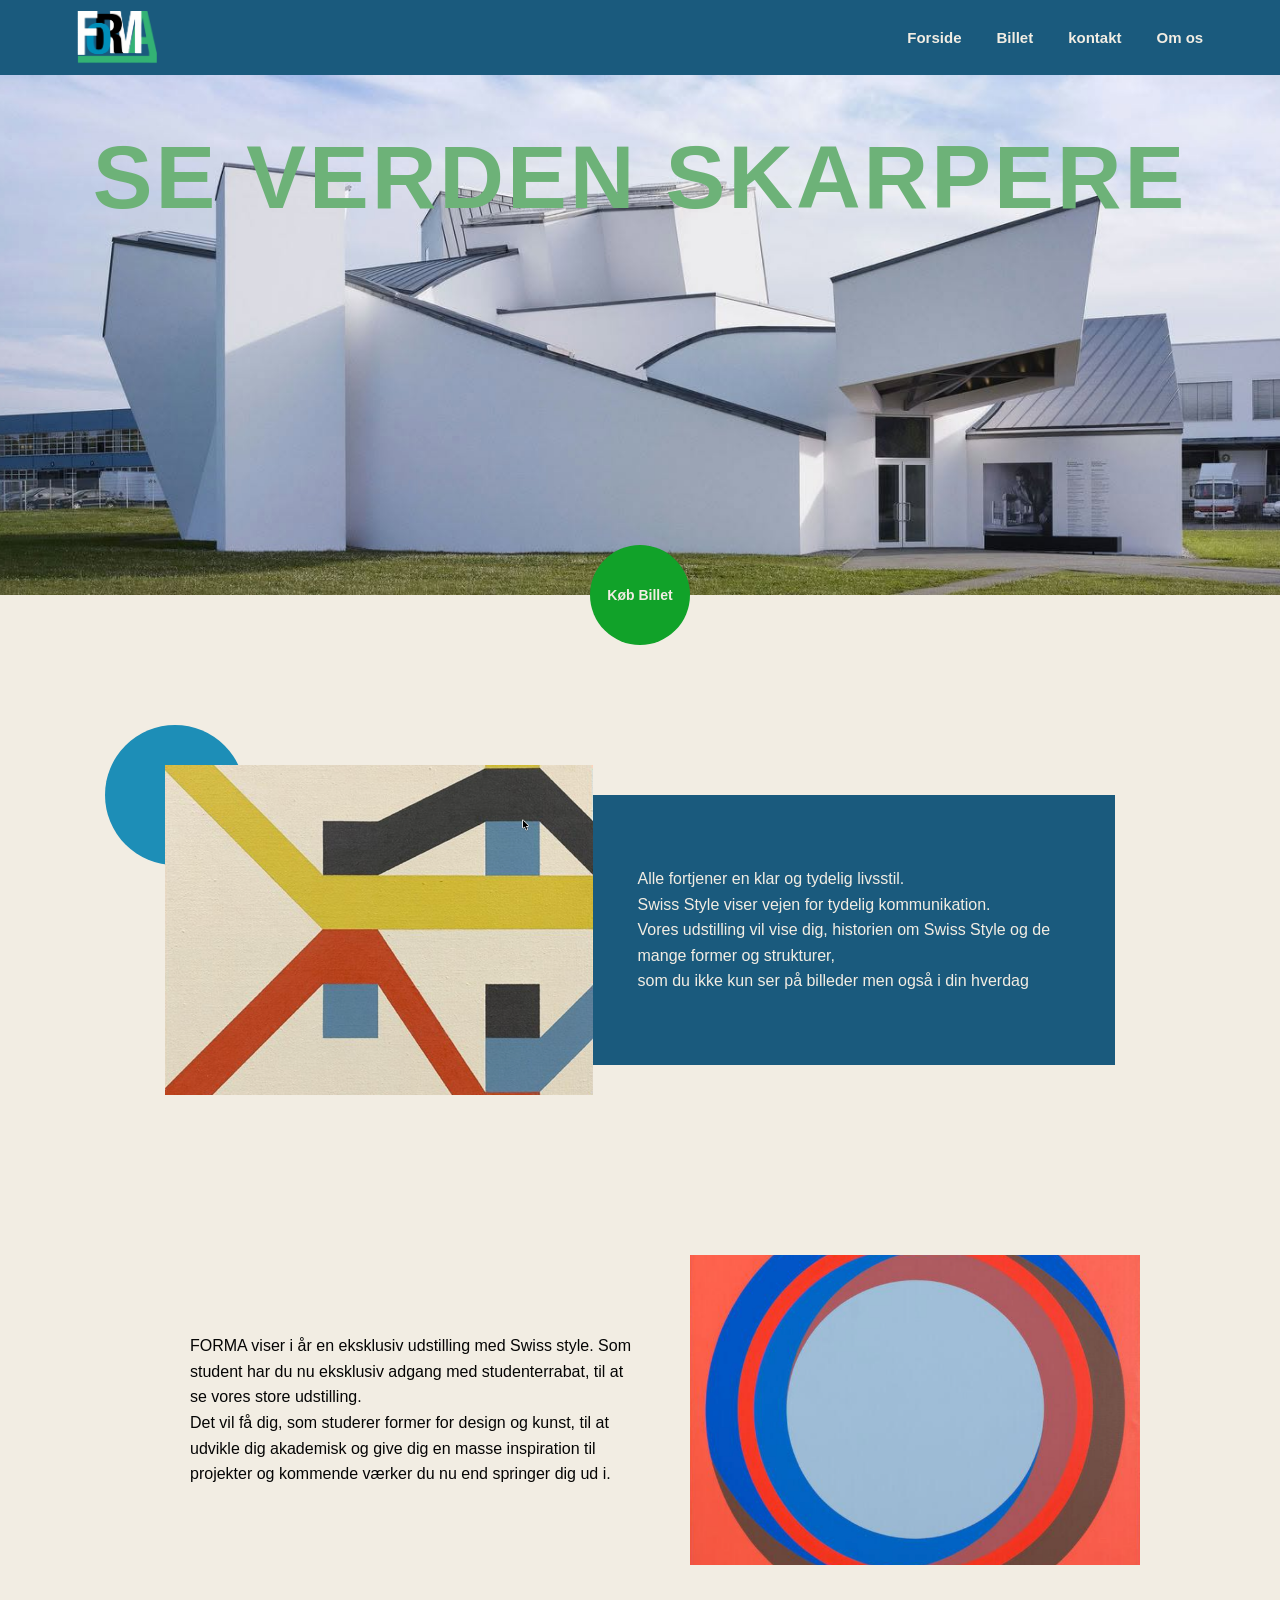
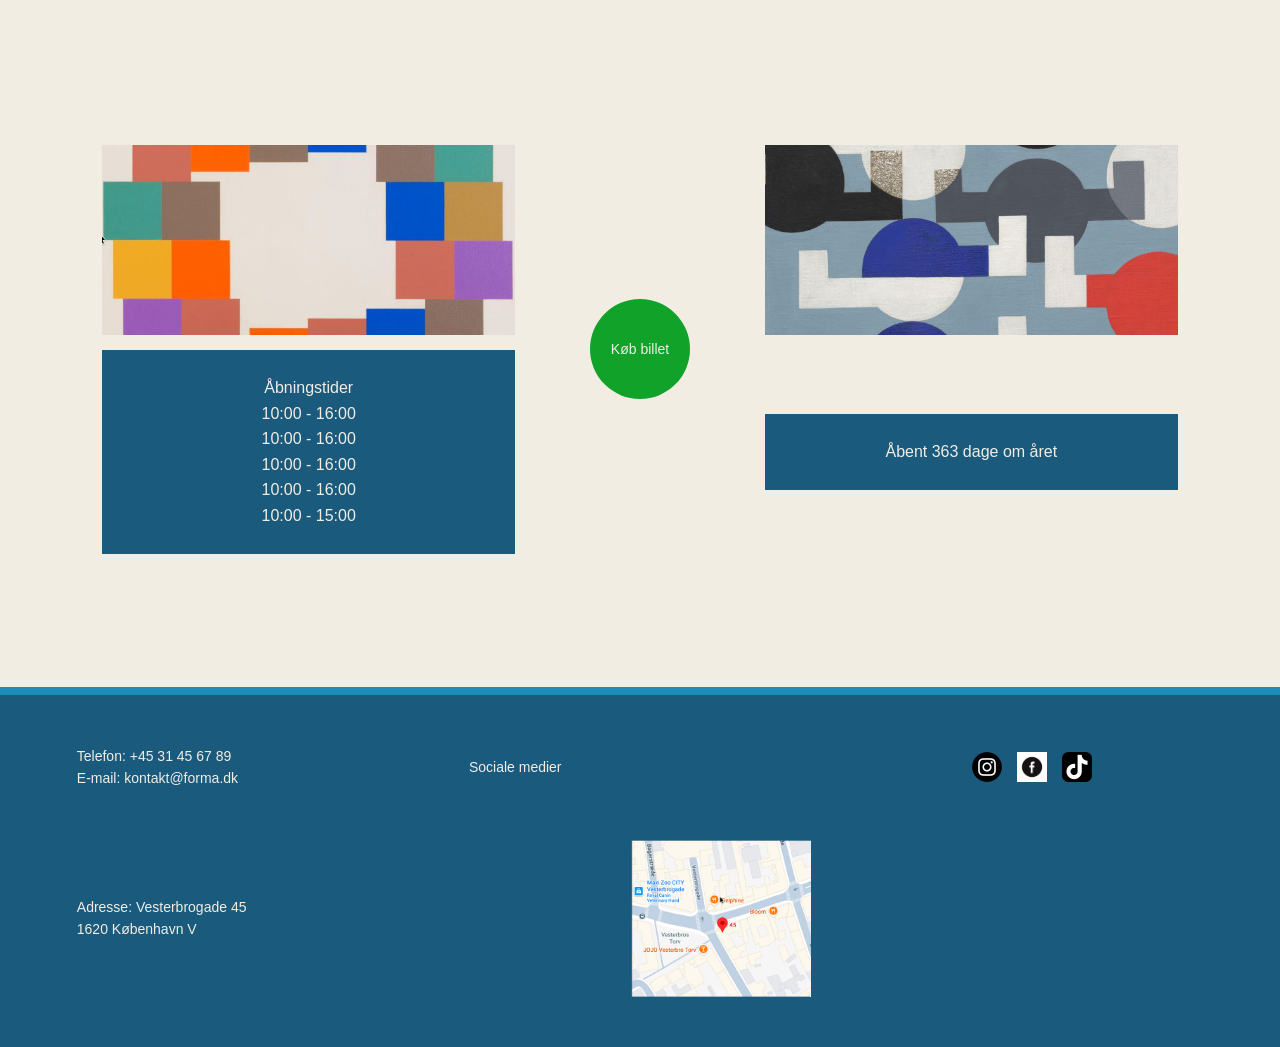
==== commit d6fa1c81: "sidste commit" ====
--- a/index.html
+++ b/index.html
@@ -8,10 +8,12 @@
 </head>
 <body>
 <nav>
-    <a href="#" id="logo">
+    <a href="index.html" id="logo">
         <img src="images/logo.png" alt="forma logo">
     </a>
+
     <div class="nav-links">
+    <a href="index.html">Forside</a>
     <a href="billet.html">Billet</a>
     <a href="kontakt.html">kontakt</a>
     <a href="omos.html">Om os</a>
@@ -23,7 +25,7 @@
     <h1>SE VERDEN SKARPERE</h1>
 </section>
 
-<button>Køb Billet</button>
+<button onclick="window.location.href='billet.html'">Køb Billet</button>
 
 <section>
     <article>
--- a/css/style.css
+++ b/css/style.css
@@ -1,8 +1,22 @@
-/* =========================================
-   GENERELT
-========================================= */
+/* =====================================================
+   FORMA – FÆLLES CSS
+   Farver:
+   #1D8EB7 - blå
+   #6DB278 - grøn
+   #F2EDE3 - lys/beige
+   #1A5A7D - mørk blå
+   #11A229 - stærk grøn
+   #050505 - sort
+===================================================== */
+
+
+/* =====================================================
+   1. RESET / GENERELT
+===================================================== */
 
 * {
+    margin: 0;
+    padding: 0;
     box-sizing: border-box;
 }
 
@@ -11,10 +25,9 @@
 }
 
 body {
-    margin: 0;
-    font-family: Arial, Helvetica, sans-serif;
-    background-color: #f3eee3;
-    color: #111111;
+    font-family: Helvetica, Arial, sans-serif;
+    background-color: #F2EDE3;
+    color: #050505;
 }
 
 img {
@@ -22,38 +35,58 @@
     max-width: 100%;
 }
 
-
-/* =========================================
-   NAVIGATION
-========================================= */
+p {
+    font-family: Helvetica, Arial, sans-serif;
+    font-size: 16px;
+    line-height: 1.6;
+}
+
+h1,
+h2,
+h3 {
+    font-family: Helvetica, Arial, sans-serif;
+}
+
+a {
+    font-family: Helvetica, Arial, sans-serif;
+}
+
+
+/* =====================================================
+   2. NAVIGATION
+   Bruges på ALLE sider
+===================================================== */
 
 nav {
     width: 100%;
-    height: 70px;
-
-    background-color: #17617f;
+    min-height: 75px;
 
     display: flex;
+    justify-content: space-between;
     align-items: center;
-    justify-content: space-between;
-
-    padding: 0 5%;
-}
-
-
-/* Logo */
+
+    padding: 10px 6%;
+
+    background-color: #1A5A7D;
+
+    position: relative;
+    z-index: 100;
+}
+
+
+/* LOGO */
 
 #logo {
     display: block;
 }
 
 #logo img {
-    width: 65px;
+    width: 80px;
     height: auto;
 }
 
 
-/* Navigation links */
+/* NAVIGATION LINKS */
 
 nav .nav-links {
     display: flex;
@@ -62,74 +95,78 @@
 }
 
 nav .nav-links a {
-    color: white;
+    color: #F2EDE3;
+
     text-decoration: none;
 
-    font-size: 14px;
+    font-size: 15px;
+    font-weight: 600;
+
+    transition: 0.2s;
 }
 
 nav .nav-links a:hover {
-    text-decoration: underline;
-}
-
-
-/* =========================================
-   HERO
-========================================= */
-
-section:first-of-type {
-    position: relative;
-
+    color: #6DB278;
+}
+
+
+/* =====================================================
+   3. FORSIDE – HERO
+===================================================== */
+
+body > section:first-of-type {
+    position: relative;
+}
+
+
+/* Kun forsiden hvis section indeholder hero-billede */
+
+body > section:first-of-type > img[alt="hero"] {
     width: 100%;
-    padding: 0;
-}
-
-section:first-of-type > img {
-    width: 100%;
-    height: 500px;
+    height: 520px;
 
     object-fit: cover;
 }
 
 
-/* Overskrift oven på hero */
-
-h1 {
+/* FORSIDE H1 */
+
+body > section:first-of-type > h1 {
     position: absolute;
 
-    top: 40px;
+    top: 60px;
     left: 50%;
 
     transform: translateX(-50%);
 
-    width: 100%;
-
-    margin: 0;
+    width: 90%;
 
     text-align: center;
 
-    font-size: clamp(3rem, 6vw, 6rem);
-    font-weight: bold;
+    font-size: clamp(3rem, 7vw, 6.5rem);
+    font-weight: 700;
+
+    line-height: 0.95;
 
     letter-spacing: 3px;
 
-    color: #17617f;
-
-    -webkit-text-stroke: 1px white;
-}
-
-
-/* =========================================
-   FØRSTE KØB BILLET KNAP
-========================================= */
+    color: #6DB278;
+
+    text-transform: uppercase;
+}
+
+
+/* =====================================================
+   4. FORSIDE – FØRSTE KØB BILLET KNAP
+===================================================== */
 
 body > button {
     display: block;
 
-    width: 90px;
-    height: 90px;
-
-    margin: -45px auto 80px;
+    width: 100px;
+    height: 100px;
+
+    margin: -50px auto 60px;
 
     position: relative;
     z-index: 10;
@@ -137,10 +174,13 @@
     border: none;
     border-radius: 50%;
 
-    background-color: #126632;
-    color: white;
-
-    font-size: 13px;
+    background-color: #11A229;
+    color: #F2EDE3;
+
+    font-family: Helvetica, Arial, sans-serif;
+
+    font-size: 14px;
+    font-weight: 600;
 
     cursor: pointer;
 
@@ -148,341 +188,275 @@
 }
 
 body > button:hover {
-    transform: scale(1.08);
-}
-
-
-/* =========================================
-   SEKTION 2
-   BLÅ BOKS MED BILLEDE + TEKST
-========================================= */
-
-section:nth-of-type(2) {
-    padding: 60px 10% 110px;
-}
-
-section:nth-of-type(2) article {
-    position: relative;
-
-    max-width: 900px;
+    background-color: #1D8EB7;
+
+    transform: scale(1.07);
+}
+
+
+/* =====================================================
+   5. FORSIDE – SEKTION 2
+   BILLEDE VENSTRE / TEKST HØJRE
+===================================================== */
+
+body > section:nth-of-type(2) {
+    padding: 60px 8% 80px;
+
+    background-color: #F2EDE3;
+}
+
+body > section:nth-of-type(2) article {
+    position: relative;
+
+    max-width: 950px;
 
     margin: auto;
 
     display: grid;
 
-    grid-template-columns: 42% 58%;
-
-    align-items: stretch;
-
-    background-color: #17617f;
-
-    color: white;
-}
-
-
-/* Første billede */
-
-section:nth-of-type(2) article img {
+    grid-template-columns: 45% 55%;
+
+    align-items: center;
+}
+
+body > section:nth-of-type(2) article img {
+    position: relative;
+    z-index: 2;
+
     width: 100%;
-    height: 100%;
-
-    min-height: 260px;
+    height: 330px;
 
     object-fit: cover;
-
-    padding: 20px;
-}
-
-
-/* Tekst */
-
-section:nth-of-type(2) article p {
-    margin: 0;
-
-    padding: 35px;
+}
+
+body > section:nth-of-type(2) article p {
+    min-height: 270px;
+
+    padding: 45px;
 
     display: flex;
     align-items: center;
 
-    font-size: 16px;
-    line-height: 1.5;
-}
-
-
-/* Blå cirkel til venstre */
-
-section:nth-of-type(2) article::before {
+    background-color: #1A5A7D;
+
+    color: #F2EDE3;
+}
+
+
+/* BLÅ CIRKEL */
+
+body > section:nth-of-type(2) article::before {
     content: "";
 
     position: absolute;
+
+    left: -60px;
+    top: -40px;
 
     width: 140px;
     height: 140px;
 
-    left: -70px;
-    top: 50%;
-
-    transform: translateY(-50%);
-
-    background-color: #17617f;
-
     border-radius: 50%;
 
-    z-index: -1;
-}
-
-
-/* Grøn geometrisk form */
-
-section:nth-of-type(2) article::after {
-    content: "";
-
-    position: absolute;
-
-    width: 110px;
-    height: 110px;
-
-    left: 90px;
-    bottom: -55px;
-
-    background-color: #70b77c;
-
-    transform: rotate(45deg);
-
-    z-index: -1;
-}
-
-
-/* =========================================
-   SEKTION 3
-   GRÅ TEKST + BILLEDE
-========================================= */
-
-section:nth-of-type(3) {
-    position: relative;
-
-    padding: 100px 10%;
-}
-
-section:nth-of-type(3) article {
-    position: relative;
-
-    max-width: 950px;
+    background-color: #1D8EB7;
+}
+
+
+/* =====================================================
+   6. FORSIDE – SEKTION 3
+   TEKST VENSTRE / BILLEDE HØJRE
+===================================================== */
+
+body > section:nth-of-type(3) {
+    padding: 50px 8% 90px;
+
+    background-color: #F2EDE3;
+}
+
+body > section:nth-of-type(3) article {
+    max-width: 1000px;
 
     margin: auto;
 
     display: grid;
 
-    grid-template-columns: 55% 35%;
-
-    gap: 10%;
+    grid-template-columns: 55% 45%;
 
     align-items: center;
 }
 
-
-/* Tekstboks */
-
-section:nth-of-type(3) article p {
-    margin: 0;
-
-    padding: 40px;
-
-    background-color: #dddddd;
-
-    font-size: 16px;
-    line-height: 1.5;
-
-    position: relative;
-    z-index: 2;
-}
-
-
-/* Billede */
-
-section:nth-of-type(3) article img {
+body > section:nth-of-type(3) article p {
+    min-height: 370px;
+
+    padding: 50px;
+
+    display: flex;
+    align-items: center;
+
+    background-color: #F2EDE3;
+}
+
+body > section:nth-of-type(3) article img {
     width: 100%;
-
-    position: relative;
-    z-index: 2;
-}
-
-
-/* Blå cirkel ved billede */
-
-section:nth-of-type(3) article::after {
-    content: "";
-
-    position: absolute;
-
-    width: 120px;
-    height: 120px;
-
-    right: -50px;
-    top: 50%;
-
-    background-color: #17617f;
-
-    border-radius: 50%;
-
-    transform: translateY(-50%);
-
-    z-index: 1;
-}
-
-
-/* =========================================
-   SEKTION 4
-   BILLEDER + ÅBNINGSTIDER
-========================================= */
-
-section:nth-of-type(4) {
-    position: relative;
-
-    margin-top: 50px;
-
-    padding: 80px 8%;
-
-    background-color: #dedede;
-}
-
-
-/* Afrundede hjørner som i designet */
-
-section:nth-of-type(4)::before,
-section:nth-of-type(4)::after {
-    content: "";
-
-    position: absolute;
-
-    top: 0;
-
-    width: 60px;
-    height: 100%;
-
-    background-color: #dedede;
-}
-
-section:nth-of-type(4)::before {
-    left: 0;
-
-    border-radius: 0 40px 40px 0;
-}
-
-section:nth-of-type(4)::after {
-    right: 0;
-
-    border-radius: 40px 0 0 40px;
-}
-
-
-section:nth-of-type(4) article {
-    position: relative;
-    z-index: 2;
-
+    height: 310px;
+
+    object-fit: cover;
+}
+
+
+/* =====================================================
+   7. FORSIDE – SEKTION 4
+   TO BILLEDER / ÅBNINGSTIDER
+===================================================== */
+
+body > section:nth-of-type(4) {
+    padding: 60px 8% 100px;
+
+    background-color: #F2EDE3;
+}
+
+body > section:nth-of-type(4) article {
     max-width: 1100px;
 
     margin: auto;
 
     display: grid;
 
-    grid-template-columns: 1fr 1fr 0.7fr;
-
-    gap: 30px;
-
-    align-items: start;
-}
-
-
-/* De to billeder */
-
-section:nth-of-type(4) article img {
+    grid-template-columns: 1fr 160px 1fr;
+
+    column-gap: 45px;
+    row-gap: 15px;
+
+    align-items: center;
+}
+
+
+/* VENSTRE BILLEDE */
+
+body > section:nth-of-type(4) img:first-of-type {
+    grid-column: 1;
+    grid-row: 1;
+
     width: 100%;
-    height: 220px;
+    height: 190px;
 
     object-fit: cover;
 }
 
 
-/* Køb billet cirkel */
-
-section:nth-of-type(4) article button {
-    width: 90px;
-    height: 90px;
+/* HØJRE BILLEDE */
+
+body > section:nth-of-type(4) img:nth-of-type(2) {
+    grid-column: 3;
+    grid-row: 1;
+
+    width: 100%;
+    height: 190px;
+
+    object-fit: cover;
+}
+
+
+/* KØB BILLET */
+
+body > section:nth-of-type(4) button {
+    grid-column: 2;
+    grid-row: 1 / 3;
 
     justify-self: center;
+
+    width: 100px;
+    height: 100px;
 
     border: none;
     border-radius: 50%;
 
-    background-color: #126632;
-
-    color: white;
+    background-color: #11A229;
+
+    color: #F2EDE3;
+
+    font-family: Helvetica, Arial, sans-serif;
+
+    font-size: 14px;
 
     cursor: pointer;
-}
-
-
-/* Åbningstider */
-
-section:nth-of-type(4) article p {
-    margin: 0;
-
-    padding: 20px;
-
-    background-color: #126632;
-
-    color: white;
+
+    transition: 0.2s;
+}
+
+body > section:nth-of-type(4) button:hover {
+    background-color: #1D8EB7;
+
+    transform: scale(1.07);
+}
+
+
+/* ÅBNINGSTIDER */
+
+body > section:nth-of-type(4) p:first-of-type {
+    grid-column: 1;
+    grid-row: 2;
+
+    padding: 25px;
 
     text-align: center;
 
-    line-height: 1.6;
-}
-
-
-/* =========================================
-   FOOTER
-========================================= */
+    background-color: #1A5A7D;
+
+    color: #F2EDE3;
+}
+
+
+/* ÅBENT 363 DAGE */
+
+body > section:nth-of-type(4) p:nth-of-type(2) {
+    grid-column: 3;
+    grid-row: 2;
+
+    padding: 25px;
+
+    text-align: center;
+
+    background-color: #1A5A7D;
+
+    color: #F2EDE3;
+}
+
+
+/* =====================================================
+   8. FOOTER
+===================================================== */
 
 footer {
     width: 100%;
 
-    background-color: #17617f;
-
-    color: white;
-
-    padding: 45px 6%;
+    padding: 50px 6%;
 
     display: grid;
 
-    grid-template-columns: 1fr 0.8fr 1fr 220px;
-
-    gap: 35px;
-
-    align-items: start;
-}
-
-
-/* Footer tekst */
+    grid-template-columns: 1fr 1fr 1fr;
+
+    gap: 50px;
+
+    align-items: center;
+
+    background-color: #1A5A7D;
+
+    color: #F2EDE3;
+
+    border-top: 8px solid #1D8EB7;
+}
 
 footer p {
-    margin: 0;
-
     font-size: 14px;
-    line-height: 1.6;
-}
-
-
-/* Sociale medier */
+}
 
 footer .nav-links {
     display: flex;
 
-    gap: 12px;
-}
-
-footer .nav-links a {
-    display: block;
+    justify-content: center;
+
+    gap: 15px;
 }
 
 footer .nav-links img {
@@ -492,116 +466,770 @@
     object-fit: contain;
 }
 
-
-/* Kort */
-
 footer > img {
+    width: 180px;
+
+    justify-self: end;
+}
+
+
+/* =====================================================
+   9. OM OS – INTRO
+===================================================== */
+
+.omos-intro {
+    position: relative;
+
+    padding: 70px 8% 50px;
+
+    background-color: #F2EDE3;
+
+    overflow: hidden;
+}
+
+.omos-intro h1 {
+    position: relative;
+    z-index: 2;
+
+    margin-bottom: 25px;
+
+    font-size: 48px;
+    font-weight: 700;
+
+    color: #050505;
+}
+
+.omos-intro p {
+    position: relative;
+    z-index: 2;
+
+    max-width: 750px;
+
+    font-size: 17px;
+
+    color: #050505;
+}
+
+
+/* GRØN STREG */
+
+.omos-intro::before {
+    content: "";
+
+    position: absolute;
+
+    top: 0;
+    left: 0;
+
+    width: 190px;
+    height: 25px;
+
+    background-color: #6DB278;
+}
+
+
+/* BLÅ FIRKANT */
+
+.omos-intro::after {
+    content: "";
+
+    position: absolute;
+
+    right: 8%;
+    bottom: 0;
+
+    width: 80px;
+    height: 200px;
+
+    background-color: #1D8EB7;
+
+    opacity: 0.3;
+}
+
+
+/* =====================================================
+   10. OM OS – TEAM
+===================================================== */
+
+.team {
+    position: relative;
+
+    padding: 40px 8% 100px;
+
+    background-color: #F2EDE3;
+
+    overflow: hidden;
+}
+
+.person {
+    position: relative;
+    z-index: 2;
+
+    max-width: 850px;
+
+    display: grid;
+
+    grid-template-columns: 180px 1fr;
+
+    gap: 35px;
+
+    align-items: center;
+
+    margin-bottom: 35px;
+}
+
+.person img {
+    width: 180px;
+    height: 210px;
+
+    object-fit: cover;
+
+    border: 8px solid #1A5A7D;
+}
+
+.person:nth-of-type(2) img {
+    border-color: #6DB278;
+}
+
+.person:nth-of-type(3) img {
+    border-color: #1D8EB7;
+}
+
+
+/* PERSON TEKST */
+
+.person-text {
+    max-width: 550px;
+}
+
+.person-text h2 {
+    margin-bottom: 2px;
+
+    font-size: 25px;
+    font-weight: 700;
+
+    color: #050505;
+}
+
+.person-text h3 {
+    margin-bottom: 12px;
+
+    font-size: 17px;
+    font-weight: 500;
+
+    color: #1A5A7D;
+}
+
+.person-text p {
+    font-size: 16px;
+
+    color: #050505;
+}
+
+
+/* DEKORATION */
+
+.team::before {
+    content: "";
+
+    position: absolute;
+
+    right: 10%;
+    top: 80px;
+
+    width: 35px;
+    height: 400px;
+
+    background-color: #6DB278;
+
+    opacity: 0.35;
+}
+
+.team::after {
+    content: "";
+
+    position: absolute;
+
+    right: -60px;
+    bottom: -60px;
+
+    width: 180px;
+    height: 180px;
+
+    background-color: #6DB278;
+
+    transform: rotate(45deg);
+}
+
+
+/* =====================================================
+   11. KONTAKT SIDE
+===================================================== */
+
+.kontakt {
+    position: relative;
+
+    min-height: 650px;
+
+    padding: 70px 8% 100px;
+
+    background-color: #F2EDE3;
+
+    overflow: hidden;
+}
+
+.kontakt h1 {
+    position: relative;
+    z-index: 2;
+
+    margin-bottom: 30px;
+
+    font-size: 48px;
+    font-weight: 700;
+
+    color: #050505;
+}
+
+
+/* INTRO */
+
+.kontakt-intro {
+    position: relative;
+    z-index: 2;
+
+    max-width: 700px;
+
+    margin-bottom: 50px;
+}
+
+.kontakt-intro p {
+    margin-bottom: 20px;
+
+    font-size: 17px;
+}
+
+
+/* KONTAKT + KORT */
+
+.kontakt-info {
+    position: relative;
+    z-index: 2;
+
+    max-width: 900px;
+
+    display: grid;
+
+    grid-template-columns: 1fr 1fr;
+
+    gap: 70px;
+
+    align-items: end;
+}
+
+
+/* KONTAKT BOKS */
+
+.kontakt-details {
+    padding: 35px;
+
+    background-color: #1A5A7D;
+
+    color: #F2EDE3;
+}
+
+.kontakt-details h2 {
+    margin-bottom: 25px;
+
+    font-size: 25px;
+
+    text-transform: uppercase;
+}
+
+.kontakt-details p {
+    margin-bottom: 20px;
+
+    font-size: 15px;
+}
+
+.kontakt-details p:last-child {
+    margin-bottom: 0;
+}
+
+
+/* KORT */
+
+.kontakt-kort {
+    position: relative;
+}
+
+.kontakt-kort img {
+    width: 100%;
+    height: 280px;
+
+    object-fit: cover;
+
+    border: 8px solid #1D8EB7;
+}
+
+
+/* SWISS DETALJER */
+
+.kontakt::before {
+    content: "";
+
+    position: absolute;
+
+    top: 0;
+    left: 0;
+
     width: 200px;
-    height: 130px;
-
-    object-fit: cover;
-}
-
-
-/* =========================================
-   RESPONSIVE - TABLET/MOBIL
-========================================= */
+    height: 25px;
+
+    background-color: #6DB278;
+}
+
+.kontakt::after {
+    content: "";
+
+    position: absolute;
+
+    top: 160px;
+    right: 8%;
+
+    width: 120px;
+    height: 120px;
+
+    background-color: #1D8EB7;
+
+    opacity: 0.25;
+}
+
+.kontakt-kort::after {
+    content: "";
+
+    position: absolute;
+
+    right: -45px;
+    bottom: -45px;
+
+    width: 90px;
+    height: 90px;
+
+    background-color: #6DB278;
+
+    transform: rotate(45deg);
+
+    z-index: -1;
+}
+
+
+/* =====================================================
+   12. BILLET SIDE
+===================================================== */
+
+.billetter {
+    position: relative;
+
+    min-height: 650px;
+
+    padding: 70px 8% 120px;
+
+    background-color: #F2EDE3;
+
+    overflow: hidden;
+}
+
+.billetter h1 {
+    position: relative;
+    z-index: 2;
+
+    margin-bottom: 15px;
+
+    font-size: 48px;
+    font-weight: 700;
+
+    color: #050505;
+
+    text-transform: uppercase;
+}
+
+
+/* INTRO */
+
+.billet-intro {
+    position: relative;
+    z-index: 2;
+
+    max-width: 550px;
+
+    margin-bottom: 50px;
+
+    font-size: 17px;
+}
+
+
+/* BILLETTER */
+
+.billet-container {
+    position: relative;
+    z-index: 2;
+
+    max-width: 1000px;
+
+    display: flex;
+
+    flex-direction: column;
+
+    gap: 30px;
+}
+
+
+/* BILLET KORT */
+
+.billet-kort {
+    width: 100%;
+
+    display: grid;
+
+    grid-template-columns: 200px 1fr 130px;
+
+    gap: 30px;
+
+    align-items: center;
+
+    padding: 25px;
+
+    background-color: #1A5A7D;
+
+    color: #F2EDE3;
+}
+
+
+/* BILLET BILLEDE */
+
+.billet-billede {
+    width: 200px;
+    height: 140px;
+
+    display: flex;
+
+    justify-content: center;
+    align-items: center;
+
+    background-color: #F2EDE3;
+}
+
+.billet-billede img {
+    width: 150px;
+    height: 100px;
+
+    object-fit: contain;
+}
+
+
+/* BILLET TEKST */
+
+.billet-tekst h2 {
+    margin-bottom: 15px;
+
+    font-size: 24px;
+    font-weight: 700;
+
+    color: #F2EDE3;
+
+    text-transform: uppercase;
+}
+
+.billet-tekst p {
+    margin-bottom: 8px;
+
+    color: #F2EDE3;
+}
+
+.billet-tekst strong {
+    margin-left: 10px;
+
+    font-size: 18px;
+}
+
+
+/* KØB KNAP */
+
+.billet-kort button {
+    width: 120px;
+
+    padding: 14px 20px;
+
+    border: none;
+    border-radius: 0;
+
+    background-color: #1D8EB7;
+
+    color: #F2EDE3;
+
+    font-family: Helvetica, Arial, sans-serif;
+
+    font-size: 15px;
+    font-weight: 700;
+
+    text-transform: uppercase;
+
+    cursor: pointer;
+
+    transition: 0.2s;
+}
+
+.billet-kort button:hover {
+    background-color: #11A229;
+
+    transform: translate(-4px, -4px);
+
+    box-shadow: 4px 4px 0 #050505;
+}
+
+
+/* FARVEDETALJER */
+
+.billet-kort:first-child {
+    border-left: 12px solid #6DB278;
+}
+
+.billet-kort:last-child {
+    border-left: 12px solid #1D8EB7;
+}
+
+
+/* SWISS STYLE DEKORATION */
+
+.billetter::before {
+    content: "";
+
+    position: absolute;
+
+    top: 0;
+    left: 0;
+
+    width: 220px;
+    height: 25px;
+
+    background-color: #6DB278;
+}
+
+.billetter::after {
+    content: "";
+
+    position: absolute;
+
+    right: -70px;
+    bottom: -70px;
+
+    width: 200px;
+    height: 200px;
+
+    background-color: #6DB278;
+
+    transform: rotate(45deg);
+}
+
+
+/* =====================================================
+   13. RESPONSIVE – TABLET/MOBIL
+===================================================== */
 
 @media (max-width: 800px) {
 
-    /* Navigation */
+    /* NAV */
 
     nav {
-        height: auto;
-
-        padding: 15px 20px;
-
         flex-direction: column;
 
-        gap: 15px;
+        gap: 20px;
+
+        padding: 20px;
     }
 
     nav .nav-links {
+        flex-wrap: wrap;
+
+        justify-content: center;
+
         gap: 20px;
     }
 
 
-    /* Hero */
-
-    section:first-of-type > img {
-        height: 350px;
-    }
-
-    h1 {
-        top: 30px;
-
-        padding: 0 20px;
-
-        font-size: 2.7rem;
-    }
-
-
-    /* Første indholdssektion */
-
-    section:nth-of-type(2) {
-        padding: 50px 8%;
-    }
-
-    section:nth-of-type(2) article {
+    /* FORSIDE HERO */
+
+    body > section:first-of-type > img[alt="hero"] {
+        height: 380px;
+    }
+
+    body > section:first-of-type > h1 {
+        top: 40px;
+
+        font-size: 3rem;
+    }
+
+
+    /* FORSIDE SEKTIONER */
+
+    body > section:nth-of-type(2) article,
+    body > section:nth-of-type(3) article {
         grid-template-columns: 1fr;
     }
 
-    section:nth-of-type(2) article::before,
-    section:nth-of-type(2) article::after {
-        display: none;
-    }
-
-
-    /* Anden indholdssektion */
-
-    section:nth-of-type(3) {
-        padding: 60px 8%;
-    }
-
-    section:nth-of-type(3) article {
+    body > section:nth-of-type(2) article img,
+    body > section:nth-of-type(3) article img {
+        height: 250px;
+    }
+
+    body > section:nth-of-type(2) article p,
+    body > section:nth-of-type(3) article p {
+        min-height: auto;
+
+        padding: 30px;
+    }
+
+
+    /* FORSIDE SIDSTE SEKTION */
+
+    body > section:nth-of-type(4) article {
         grid-template-columns: 1fr;
 
+        gap: 20px;
+    }
+
+    body > section:nth-of-type(4) img:first-of-type,
+    body > section:nth-of-type(4) img:nth-of-type(2),
+    body > section:nth-of-type(4) button,
+    body > section:nth-of-type(4) p:first-of-type,
+    body > section:nth-of-type(4) p:nth-of-type(2) {
+        grid-column: 1;
+
+        grid-row: auto;
+    }
+
+
+    /* OM OS */
+
+    .omos-intro {
+        padding: 50px 6%;
+    }
+
+    .omos-intro h1 {
+        font-size: 38px;
+    }
+
+    .team {
+        padding: 30px 6% 70px;
+    }
+
+    .person {
+        grid-template-columns: 130px 1fr;
+
+        gap: 20px;
+    }
+
+    .person img {
+        width: 130px;
+        height: 160px;
+
+        border-width: 5px;
+    }
+
+
+    /* KONTAKT */
+
+    .kontakt {
+        padding: 50px 6% 70px;
+    }
+
+    .kontakt h1 {
+        font-size: 38px;
+    }
+
+    .kontakt-info {
+        grid-template-columns: 1fr;
+
         gap: 30px;
     }
 
-    section:nth-of-type(3) article::after {
-        display: none;
-    }
-
-
-    /* Åbningstider */
-
-    section:nth-of-type(4) article {
+
+    /* BILLETTER */
+
+    .billetter {
+        padding: 50px 6% 80px;
+    }
+
+    .billetter h1 {
+        font-size: 38px;
+    }
+
+    .billet-kort {
         grid-template-columns: 1fr;
-    }
-
-    section:nth-of-type(4) article img {
-        height: auto;
-
-        margin-bottom: 10px;
-    }
-
-    section:nth-of-type(4) article button {
-        margin: 10px auto;
-    }
-
-
-    /* Footer */
+
+        gap: 20px;
+    }
+
+    .billet-billede {
+        width: 100%;
+    }
+
+    .billet-kort button {
+        width: 100%;
+    }
+
+
+    /* FOOTER */
 
     footer {
         grid-template-columns: 1fr;
 
-        gap: 30px;
+        text-align: center;
     }
 
     footer > img {
-        width: 100%;
-        max-width: 300px;
-        height: auto;
+        justify-self: center;
+    }
+}
+
+
+/* =====================================================
+   14. LILLE MOBIL
+===================================================== */
+
+@media (max-width: 500px) {
+
+    nav .nav-links {
+        gap: 12px;
+    }
+
+    nav .nav-links a {
+        font-size: 13px;
+    }
+
+    #logo img {
+        width: 65px;
+    }
+
+
+    .omos-intro h1,
+    .kontakt h1,
+    .billetter h1 {
+        font-size: 32px;
+    }
+
+
+    .person {
+        grid-template-columns: 1fr;
+    }
+
+    .person img {
+        width: 160px;
+        height: 190px;
+    }
+
+
+    .kontakt-kort img {
+        height: 220px;
     }
 }
